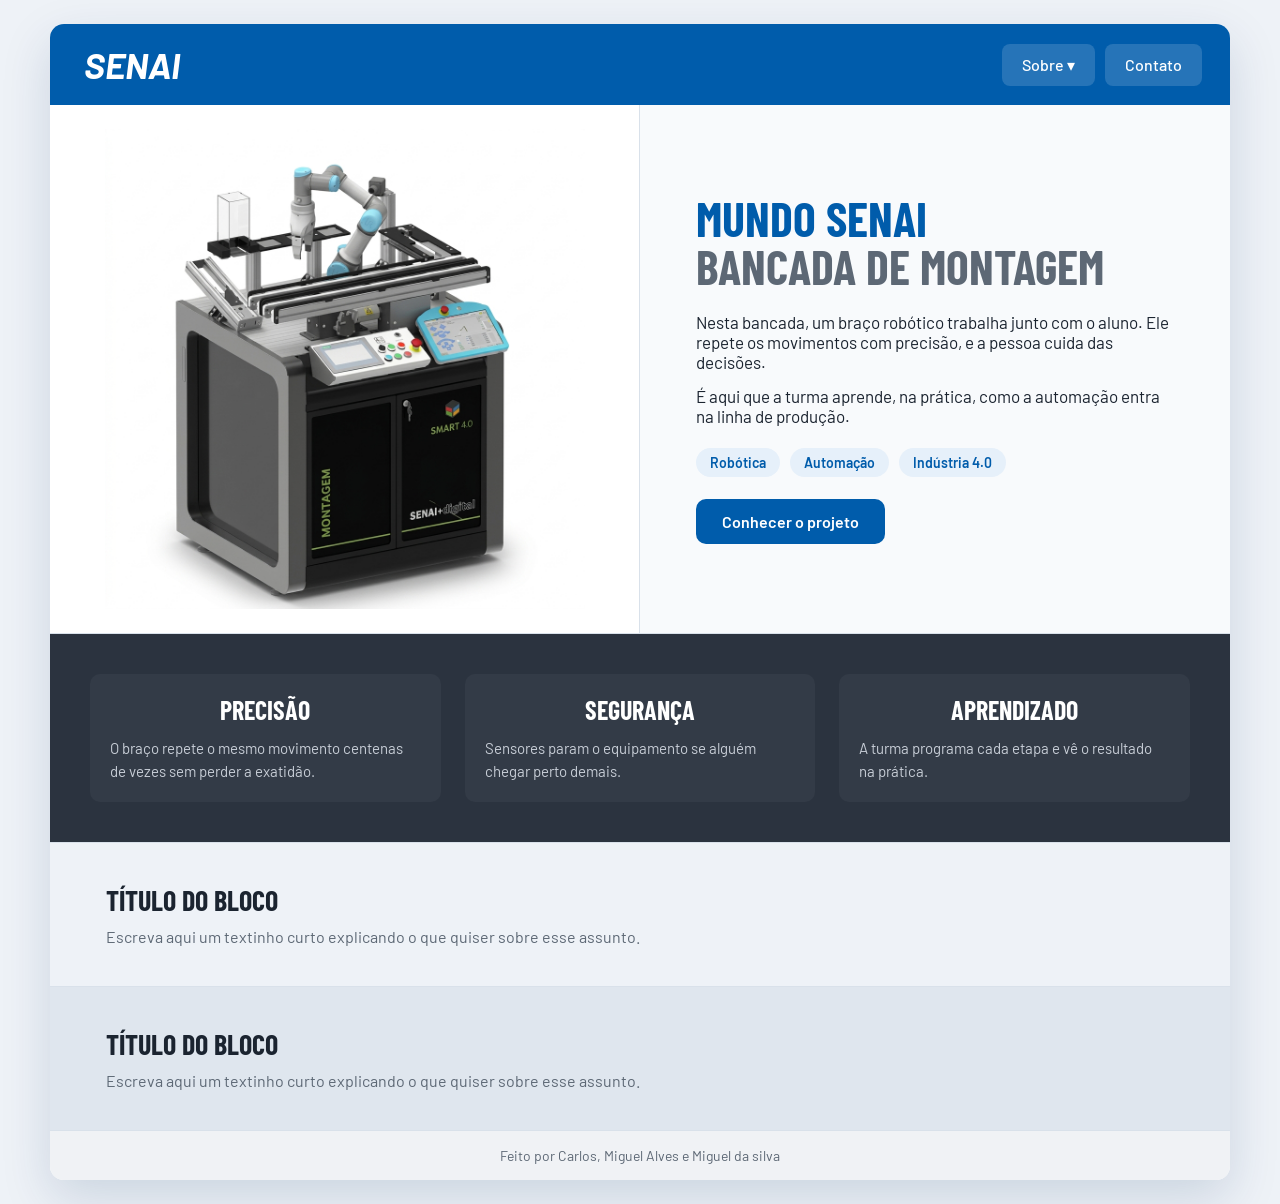
==== index.html @ 6fb866be "segunda versão media query" ====
<!DOCTYPE html>
<html lang="pt-BR">
<head>
  <meta charset="utf-8">
  <meta name="viewport" content="width=device-width, initial-scale=1">
  <title>Mundo SENAI – Bancada de montagem</title>
  <link rel="stylesheet" href="https://fonts.googleapis.com/css2?family=Barlow:wght@400;500;600&family=Barlow+Condensed:wght@700&display=swap">
  <link rel="stylesheet" href="./style.css">
  <script src="./script.js"defer></script>
</head>
<body>
<div class="site">
    <header>
    <button class="logo" onclick="mostrarPagina('bancada')">SENAI</button>
    
    <nav>
      <div class="caixa-menu">
        <button class="botao-menu" onclick="alternarMenu()">Sobre ▾</button>
        <ul class="lista-menu" id="menuSobre">
          <li><button onclick="mostrarPagina('bancada')"><span class="bolinha-icone">B</span> Bancada de montagem</button></li>
          <li><button onclick="mostrarPagina('projeto')"><span class="bolinha-icone">P</span> O projeto</button></li>
        </ul>
      </div>
      <button class="botao-menu" onclick="mostrarPagina('contato')">Contato</button>
    </nav>
  
    <!-- botão hambúrguer: só aparece em telas pequenas -->
    <button class="botao-hamburguer" onclick="alternarMenuMobile()" aria-label="Abrir menu">☰</button>
  </header>
  
  <!-- menu mobile: só aparece em telas pequenas -->
  <ul class="menu-mobile" id="menuMobile">
    <li><button onclick="mostrarPagina('bancada')">Bancada de montagem</button></li>
    <li><button onclick="mostrarPagina('projeto')">O projeto</button></li>
    <li><button onclick="mostrarPagina('contato')">Contato</button></li>
  </ul>

  <main>
    <section class="pagina ativa" id="bancada">
      <div class="coluna-imagem">
        <img src="./bancada_montagem.jpg" alt="bancada">
      </div>
      <div class="coluna-texto">
        <h1><span class="linha-azul">Mundo SENAI</span><span class="linha-cinza">Bancada de montagem</span></h1>
        <p>Nesta bancada, um braço robótico trabalha junto com o aluno. Ele repete os movimentos com precisão, e a pessoa cuida das decisões.</p>
        <p>É aqui que a turma aprende, na prática, como a automação entra na linha de produção.</p>
        <ul class="tags"><li>Robótica</li><li>Automação</li><li>Indústria 4.0</li></ul>
        <button class="botao-acao" onclick="mostrarPagina('projeto')">Conhecer o projeto</button>
      </div>
      <div class="bloco-extra">
        <div class="grade-extra">
          <div class="item-extra">
            <h3>Precisão</h3>
            <p>O braço repete o mesmo movimento centenas de vezes sem perder a exatidão.</p>
          </div>
          <div class="item-extra">
            <h3>Segurança</h3>
            <p>Sensores param o equipamento se alguém chegar perto demais.</p>
          </div>
          <div class="item-extra">
            <h3>Aprendizado</h3>
            <p>A turma programa cada etapa e vê o resultado na prática.</p>
          </div>
        </div>
      </div>

      <div class="bloco-simples">
        <h2>Título do bloco</h2>
        <p>Escreva aqui um textinho curto explicando o que quiser sobre esse assunto.</p>
      </div>
      <div class="bloco-simples bloco2">
        <h2>Título do bloco</h2>
        <p>Escreva aqui um textinho curto explicando o que quiser sobre esse assunto.</p>
      </div>
    </section>

    <section class="pagina" id="projeto">
      <div class="coluna-imagem">
        <img src="./bancada_montagem.jpg" alt="bancada">
      </div>
      <div class="coluna-texto">
        <h1><span class="linha-azul">O projeto</span><span class="linha-cinza">Como funciona</span></h1>
        <p>O braço pega peças e encaixa em sequência. A turma programa a velocidade, o caminho e os pontos de parada.</p>
        <p>O objetivo é simular, com segurança, uma linha de montagem de verdade.</p>
        <ul class="tags"><li>Programação</li><li>Segurança</li></ul>
      </div>

      <div class="bloco-extra">
      <div class="grade-extra2">
      
          <!-- extra1: título -->
          <div class="item-extra extra1">
            <h3>O robô UR3e</h3>
            <p>Um braço robótico colaborativo, feito para trabalhar lado a lado com pessoas, sem precisar de uma gaiola de proteção.</p>
          </div>
        
          <!-- extra2: imagem + como funciona -->
          <div class="item-extra extra2">
            <img src="./ur3e.jpg" alt="Braço robótico UR3e" class="img-extra">
            <h3>Como funciona</h3>
            <p>Ele tem 6 juntas, igual um braço humano, o que permite girar e alcançar peças em quase qualquer ângulo. Sensores de força fazem o robô parar assim que encosta em algo, o que garante segurança pra quem trabalha perto dele.</p>
          </div>
        
          <!-- extra3: aplicação na bancada -->
          <div class="item-extra extra3">
            <h3>Na bancada de montagem</h3>
            <p>Aqui, o UR3e pega peças pequenas e posiciona cada uma no lugar certo, repetindo o movimento com a mesma precisão sempre. A turma programa a rota e os pontos de parada, e acompanha o robô montando a peça em tempo real.</p>
          </div>
        
        </div>
      </div>
    </section>

    <!-- Página 3: Equipe -->
    <section class="pagina" id="equipe">
      <div class="coluna-imagem">

      </div>
      <div class="coluna-texto">
        <h1><span class="linha-azul">Equipe</span><span class="linha-cinza">Quem fez este site</span></h1>
        <ul class="lista-equipe">
          <li><span class="avatar">C</span> Carlos</li>
          <li><span class="avatar">M</span> Miguel Alves</li>
          <li><span class="avatar">M</span> Miguel da Silva</li>
        </ul>
      </div>
    </section>

    <!-- Página 4: Contato -->
    <section class="pagina" id="contato">
      <div class="coluna-texto">
        <h1><span class="linha-azul">Contato</span><span class="linha-cinza">Fale com a gente</span></h1>
        <p>Quer saber mais sobre a bancada? Escreva pra gente.</p>
        <button class="botao-acao" onclick="mostrarPagina('equipe')">Integrantes</button>
      </div>
    </section>

  </main>

  <footer>Feito por Carlos, Miguel Alves e Miguel da silva</footer>
</div>
</body>
</html>
---- style.css ----
/* ===================================================
   CORES E FONTE — mude aqui pra mudar o site inteiro
=================================================== */
:root{
  --azul: #005CAB;
  --azul-escuro: #00417a;
  --azul-clarinho: #e6f0fa;
  --fundo: #eef2f7;
  --texto: #1b2430;
  --cinza: #5d6875;
  --borda: #d9e1ea;
  --fundo-alt: #dfe6ee;
}

/* box-sizing global: padding e borda contam DENTRO da largura do elemento,
   assim não precisa fazer conta pra descobrir o tamanho final de nada */
* { box-sizing: border-box; }

body{
  margin: 0;
  font-family: Barlow, sans-serif;
  background: var(--fundo);
  color: var(--texto);
  display: flex;
  justify-content: center;
  padding: 24px;
}

/* caixa branca principal que contém o site inteiro */
.site{
  max-width: 1180px;
  width: 100%;
  background: white;
  border-radius: 14px;
  overflow: hidden;
  box-shadow: 0 18px 50px rgba(0,50,100,0.15);
}

/* ===================================================
   CABEÇALHO
=================================================== */
header{
  background: var(--azul);
  display: flex;
  align-items: center;
  justify-content: space-between;
  padding: 18px 28px;
}

.logo{
  color: white;
  font: italic 700 36px Barlow, sans-serif;
  background: none;
  border: none;
  cursor: pointer;
}

nav{ display: flex; gap: 10px; }

.botao-menu{
  background: rgba(255,255,255,0.15);
  color: white;
  border: none;
  border-radius: 8px;
  padding: 11px 20px;
  font: 500 16px Barlow, sans-serif;
  cursor: pointer;
  transition: background 0.2s;
}

.botao-menu:hover{ background: rgba(255,255,255,0.3); }

/* ===================================================
   MENU "SOBRE" — abre igual um select
=================================================== */
.caixa-menu{ position: relative; }

.lista-menu{
  position: absolute;
  top: 54px;
  right: 0;
  width: 270px;
  background: white;
  border-radius: 12px;
  box-shadow: 0 20px 45px rgba(0,30,70,0.3);
  list-style: none;
  margin: 0;
  padding: 8px;
  display: none;
}

.lista-menu.aberto{ display: block; }

.lista-menu button{
  width: 100%;
  text-align: left;
  background: none;
  border: none;
  padding: 12px;
  border-radius: 8px;
  font: 500 15px Barlow, sans-serif;
  color: var(--texto);
  cursor: pointer;
  display: flex;
  align-items: center;
  gap: 12px;
}

.lista-menu button:hover{ background: var(--azul-clarinho); }

.bolinha-icone{
  flex: none;
  width: 34px;
  height: 34px;
  border-radius: 8px;
  background: var(--azul-clarinho);
  color: var(--azul);
  display: flex;
  align-items: center;
  justify-content: center;
  font-weight: 700;
}

/* ===================================================
   CONTEÚDO PRINCIPAL (imagem + texto de cada página)
=================================================== */
main{
  display: grid;
  grid-template-columns: 1fr 1fr;
  min-height: 520px;
}

/* só a página "ativa" aparece; as outras ficam escondidas */
.pagina{ display: none; }

/* display: contents faz os FILHOS da seção (imagem, texto, blocos extras)
   entrarem direto no grid do <main>, como se a <section> não existisse.
   É por isso que .bloco-extra consegue esticar a largura toda por baixo. */
.pagina.ativa{ display: contents; }

.coluna-imagem{
  background: white;
  border-right: 1px solid var(--borda);
  display: flex;
  align-items: center;
  justify-content: center;
  padding: 24px;
}

.coluna-imagem img{
  max-width: 100%;
  max-height: 480px;
}

.coluna-texto{
  background: #f8fafc;
  padding: 56px;
  display: flex;
  flex-direction: column;
  justify-content: center;
}

.coluna-texto h1{
  font: 700 48px "Barlow Condensed", sans-serif;
  text-transform: uppercase;
  line-height: 1;
  margin: 0 0 22px;
}

.linha-azul{ color: var(--azul); display: block; }
.linha-cinza{ color: var(--cinza); display: block; }

.coluna-texto p{
  font-size: 17px;
  max-width: 55ch;
  margin: 0 0 14px;
}

/* na página de Contato, o texto ocupa o espaço todo (as 2 colunas) */
#contato .coluna-texto{
  grid-column: 1 / -1;
  align-items: center;
  text-align: center;
}

#contato .coluna-texto p{
  max-width: 60ch;
}

#contato .botao-acao{
  align-self: center;
}

/* ===================================================
   BLOCO EXTRA — fundo escuro, pra colocar em qualquer página
=================================================== */
.bloco-extra{
  grid-column: 1 / -1;   /* ocupa as 2 colunas do grid, de ponta a ponta */
  border-top: 1px solid var(--borda);
  background: #2b333f;
  padding: 40px;
}

/* grid simples de 3 colunas iguais, usado na página Bancada */
.grade-extra{
  display: grid;
  grid-template-columns: repeat(3, 1fr);
  gap: 24px;
}

@media (max-width: 800px){
  .grade-extra{
    grid-template-columns: 1fr;
  }
}

/* grid com áreas nomeadas, usado na página Projeto (título em cima,
   card maior à esquerda embaixo, card menor à direita embaixo) */
.grade-extra2{
  display: grid;
  grid-template-columns: repeat(3, 1fr);
  /* "auto" deixa cada linha crescer conforme o conteúdo -
     assim a imagem dentro do extra2 não fica cortada nem estica demais */
  grid-template-rows: auto minmax(220px, auto);
  grid-template-areas:
   "extra1 extra1 extra1" 
   "extra2 extra2 extra3"
  ;
  gap: 24px;
}

.extra1{ grid-area: extra1; }
.extra2{ grid-area: extra2; }
.extra3{ grid-area: extra3; }

.extra1 p{
  text-align: center;
}

/* aparência de "card" compartilhada por todos os itens extras,
   seja no .grade-extra (3 iguais) ou no .grade-extra2 (com áreas) */
.item-extra{
  background: rgba(255,255,255,0.04);
  border-radius: 10px;
  padding: 20px;
  display: flex;
  flex-direction: column;
}

.item-extra h3{
  color: white;
  font: 700 26px "Barlow Condensed", sans-serif;
  text-transform: uppercase;
  text-align: center;
  margin: 0 0 12px;
}

.item-extra p{
  color: #c7cdd6;
  font-size: 15px;
  line-height: 1.5;
  margin: 0;
}

/* imagem dentro de um card: altura fixa com corte (cover),
   assim ela nunca estica a linha do grid inteira */
.img-extra{
  display: block;
  width: 100%;
  flex: 1;
  min-height: 200px;   /* nunca fica menor que isso */
  object-fit: cover;
  border-radius: 8px;
  margin-bottom: 14px;
}

/* no card sem imagem (extra1 e extra3), centraliza o conteúdo
   verticalmente, pra não ficar tudo "jogado" lá em cima */
.extra1,
.extra3{
  justify-content: center;
}

.extra1 p,
.extra3 p{
  text-align: center;
}

/* ===================================================
   BLOCO SIMPLES — fundo claro (padrão do site), sem grid,
   pra texto livre tipo a página de Contato
=================================================== */
.bloco-simples{
  grid-column: 1 / -1;
  border-top: 1px solid var(--borda);
  background: var(--fundo);
  padding: 40px 56px;
}

.bloco2{
  background-color: var(--fundo-alt);
}

.bloco-simples h2{
  font: 700 28px "Barlow Condensed", sans-serif;
  text-transform: uppercase;
  color: var(--texto);
  margin: 0 0 10px;
}

.bloco-simples p{
  color: var(--cinza);
  font-size: 16px;
  max-width: 70ch;
  margin: 0;
}

/* ===================================================
   TAGS coloridas ("Robótica", "Automação"...)
=================================================== */
.tags{
  display: flex;
  flex-wrap: wrap;
  gap: 10px;
  padding: 0;
  list-style: none;
  margin: 8px 0 0;
}

.tags li{
  background: var(--azul-clarinho);
  color: var(--azul);
  border-radius: 99px;
  padding: 6px 14px;
  font-weight: 600;
  font-size: 14px;
}

/* ===================================================
   BOTÃO DE AÇÃO (azul, tipo "Conhecer o projeto")
=================================================== */
.botao-acao{
  margin-top: 22px;
  background: var(--azul);
  color: white;
  border: none;
  border-radius: 10px;
  padding: 13px 26px;
  font: 600 16px Barlow, sans-serif;
  cursor: pointer;
  align-self: flex-start;
  transition: background 0.2s;
}

.botao-acao:hover{ background: var(--azul-escuro); }

/* ===================================================
   LISTA DA EQUIPE
=================================================== */
.lista-equipe{ list-style: none; padding: 0; max-width: 460px; }

.lista-equipe li{
  background: white;
  border: 1px solid var(--borda);
  border-radius: 12px;
  padding: 16px;
  margin-bottom: 10px;
  font-weight: 600;
  display: flex;
  align-items: center;
  gap: 12px;
}

.avatar{
  width: 40px;
  height: 40px;
  border-radius: 50%;
  background: var(--azul);
  color: white;
  display: flex;
  align-items: center;
  justify-content: center;
  font-weight: 700;
}

/* ===================================================
   RODAPÉ
=================================================== */
footer{
  text-align: center;
  padding: 16px;
  color: var(--cinza);
  background: #f0f2f5;
  border-top: 1px solid var(--borda);
  font-size: 14px;
}

/* ===================================================
   RESPONSIVO: TELAS DE CELULAR (até 800px)
=================================================== */
@media (max-width: 800px){
  main{ grid-template-columns: 1fr; }
  .coluna-imagem{ border-right: none; border-bottom: 1px solid var(--borda); }
  .coluna-texto{ padding: 32px 24px; }
  .coluna-texto h1{ font-size: 38px; }
}

/* ===================================================
   MENU HAMBÚRGUER (mobile) — começa escondido
=================================================== */
.botao-hamburguer{
  display: none;
  background: rgba(255,255,255,0.15);
  color: white;
  border: none;
  border-radius: 8px;
  padding: 8px 14px;
  font-size: 20px;
  cursor: pointer;
}

.menu-mobile{
  display: none;
  list-style: none;
  margin: 0;
  padding: 8px;
  background: var(--azul-escuro);
}

.menu-mobile button{
  width: 100%;
  text-align: left;
  background: none;
  border: none;
  color: white;
  padding: 12px;
  font: 500 16px Barlow, sans-serif;
  cursor: pointer;
}

.menu-mobile button:hover{
  background: rgba(255,255,255,0.15);
}

.menu-mobile.aberto{
  display: block;
}

/* telas menores que 450px: "Sobre" e "Contato" viram hambúrguer */
@media (max-width: 450px){
  nav{
    display: none;
  }

  .botao-hamburguer{
    display: block;
  }
}
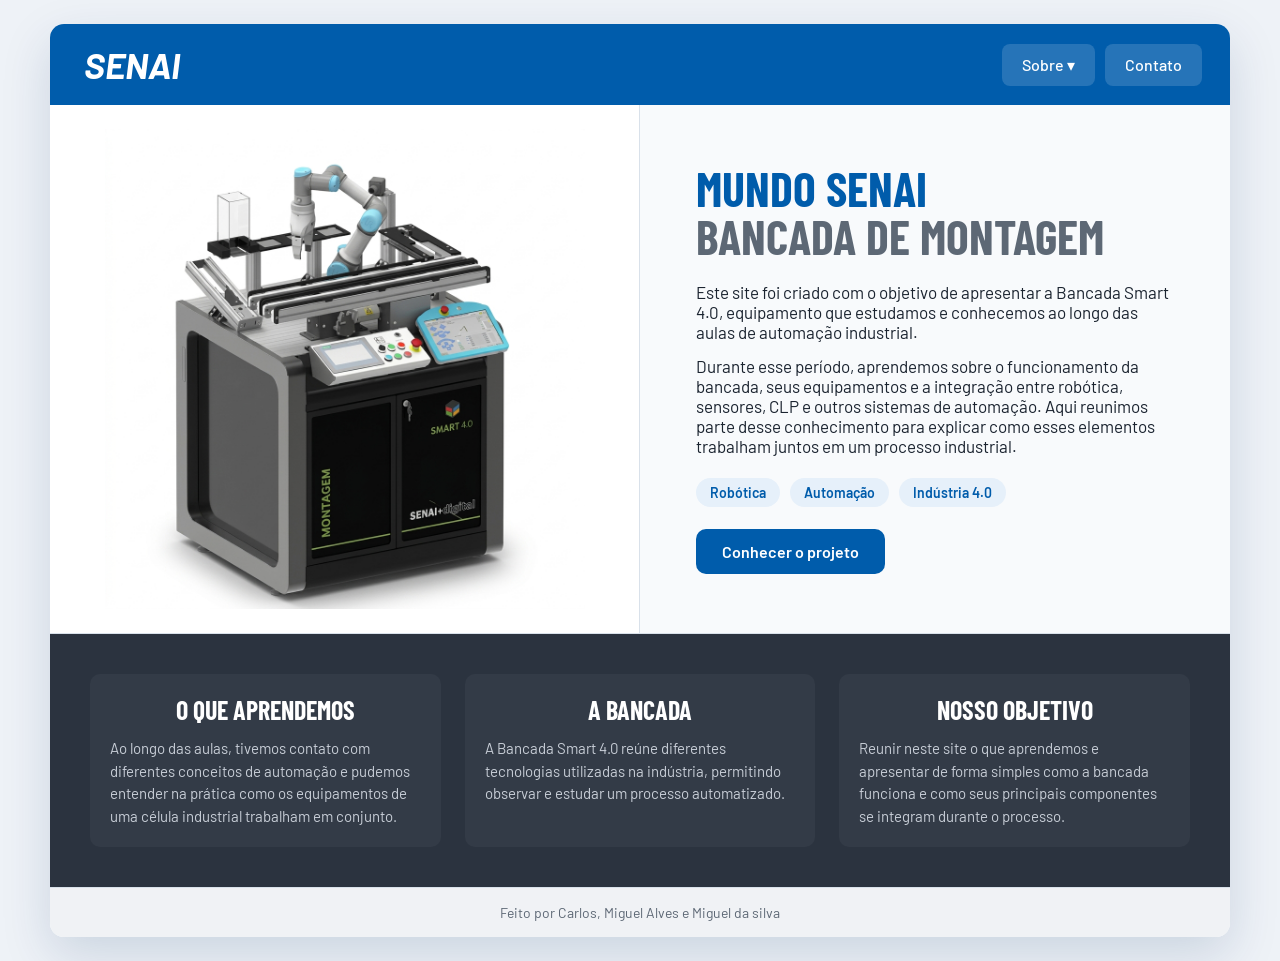
==== commit 735e10e2: "terceira versão conteudo a mais" ====
--- a/index.html
+++ b/index.html
@@ -19,6 +19,7 @@
         <ul class="lista-menu" id="menuSobre">
           <li><button onclick="mostrarPagina('bancada')"><span class="bolinha-icone">B</span> Bancada de montagem</button></li>
           <li><button onclick="mostrarPagina('projeto')"><span class="bolinha-icone">P</span> O projeto</button></li>
+          <li><button onclick="mostrarPagina('tecnologia')"><span class="bolinha-icone">T</span> Tecnologia</button></li>
         </ul>
       </div>
       <button class="botao-menu" onclick="mostrarPagina('contato')">Contato</button>
@@ -32,51 +33,83 @@
   <ul class="menu-mobile" id="menuMobile">
     <li><button onclick="mostrarPagina('bancada')">Bancada de montagem</button></li>
     <li><button onclick="mostrarPagina('projeto')">O projeto</button></li>
+    <li><button onclick="mostrarPagina('tecnologia')">Tecnologia</button></li>
     <li><button onclick="mostrarPagina('contato')">Contato</button></li>
+
   </ul>
 
   <main>
     <section class="pagina ativa" id="bancada">
       <div class="coluna-imagem">
-        <img src="./bancada_montagem.jpg" alt="bancada">
-      </div>
-      <div class="coluna-texto">
-        <h1><span class="linha-azul">Mundo SENAI</span><span class="linha-cinza">Bancada de montagem</span></h1>
-        <p>Nesta bancada, um braço robótico trabalha junto com o aluno. Ele repete os movimentos com precisão, e a pessoa cuida das decisões.</p>
-        <p>É aqui que a turma aprende, na prática, como a automação entra na linha de produção.</p>
-        <ul class="tags"><li>Robótica</li><li>Automação</li><li>Indústria 4.0</li></ul>
-        <button class="botao-acao" onclick="mostrarPagina('projeto')">Conhecer o projeto</button>
-      </div>
+        <img src="./img/bancada_montagem.jpg" alt="Bancada de montagem">
+      </div>
+    
+      <div class="coluna-texto">
+        <h1>
+          <span class="linha-azul">Mundo SENAI</span>
+          <span class="linha-cinza">Bancada de montagem</span>
+        </h1>
+      
+        <p>
+          Este site foi criado com o objetivo de apresentar a Bancada Smart 4.0,
+          equipamento que estudamos e conhecemos ao longo das aulas de automação
+          industrial.
+        </p>
+      
+        <p>
+          Durante esse período, aprendemos sobre o funcionamento da bancada, seus
+          equipamentos e a integração entre robótica, sensores, CLP e outros
+          sistemas de automação. Aqui reunimos parte desse conhecimento para
+          explicar como esses elementos trabalham juntos em um processo industrial.
+        </p>
+      
+        <ul class="tags">
+          <li>Robótica</li>
+          <li>Automação</li>
+          <li>Indústria 4.0</li>
+        </ul>
+      
+        <button class="botao-acao" onclick="mostrarPagina('projeto')">
+          Conhecer o projeto
+        </button>
+      </div>
+    
       <div class="bloco-extra">
         <div class="grade-extra">
-          <div class="item-extra">
-            <h3>Precisão</h3>
-            <p>O braço repete o mesmo movimento centenas de vezes sem perder a exatidão.</p>
-          </div>
-          <div class="item-extra">
-            <h3>Segurança</h3>
-            <p>Sensores param o equipamento se alguém chegar perto demais.</p>
-          </div>
-          <div class="item-extra">
-            <h3>Aprendizado</h3>
-            <p>A turma programa cada etapa e vê o resultado na prática.</p>
-          </div>
-        </div>
-      </div>
-
-      <div class="bloco-simples">
-        <h2>Título do bloco</h2>
-        <p>Escreva aqui um textinho curto explicando o que quiser sobre esse assunto.</p>
-      </div>
-      <div class="bloco-simples bloco2">
-        <h2>Título do bloco</h2>
-        <p>Escreva aqui um textinho curto explicando o que quiser sobre esse assunto.</p>
+        
+          <div class="item-extra">
+            <h3>O que aprendemos</h3>
+            <p>
+              Ao longo das aulas, tivemos contato com diferentes conceitos de
+              automação e pudemos entender na prática como os equipamentos de uma
+              célula industrial trabalham em conjunto.
+            </p>
+          </div>
+        
+          <div class="item-extra">
+            <h3>A bancada</h3>
+            <p>
+              A Bancada Smart 4.0 reúne diferentes tecnologias utilizadas na
+              indústria, permitindo observar e estudar um processo automatizado.
+            </p>
+          </div>
+        
+          <div class="item-extra">
+            <h3>Nosso objetivo</h3>
+            <p>
+              Reunir neste site o que aprendemos e apresentar de forma simples
+              como a bancada funciona e como seus principais componentes se
+              integram durante o processo.
+            </p>
+          </div>
+        
+        </div>
       </div>
     </section>
 
     <section class="pagina" id="projeto">
       <div class="coluna-imagem">
-        <img src="./bancada_montagem.jpg" alt="bancada">
+        <img src="./img/bancada_montagem.jpg" alt="bancada">
       </div>
       <div class="coluna-texto">
         <h1><span class="linha-azul">O projeto</span><span class="linha-cinza">Como funciona</span></h1>
@@ -86,35 +119,77 @@
       </div>
 
       <div class="bloco-extra">
-      <div class="grade-extra2">
-      
-          <!-- extra1: título -->
-          <div class="item-extra extra1">
-            <h3>O robô UR3e</h3>
-            <p>Um braço robótico colaborativo, feito para trabalhar lado a lado com pessoas, sem precisar de uma gaiola de proteção.</p>
-          </div>
-        
-          <!-- extra2: imagem + como funciona -->
-          <div class="item-extra extra2">
-            <img src="./ur3e.jpg" alt="Braço robótico UR3e" class="img-extra">
-            <h3>Como funciona</h3>
-            <p>Ele tem 6 juntas, igual um braço humano, o que permite girar e alcançar peças em quase qualquer ângulo. Sensores de força fazem o robô parar assim que encosta em algo, o que garante segurança pra quem trabalha perto dele.</p>
-          </div>
-        
-          <!-- extra3: aplicação na bancada -->
-          <div class="item-extra extra3">
-            <h3>Na bancada de montagem</h3>
-            <p>Aqui, o UR3e pega peças pequenas e posiciona cada uma no lugar certo, repetindo o movimento com a mesma precisão sempre. A turma programa a rota e os pontos de parada, e acompanha o robô montando a peça em tempo real.</p>
-          </div>
-        
-        </div>
+        <div class="grade-extra2">
+      
+        <!-- VISÃO GERAL -->
+        <div class="item-extra extra1">
+          <h3>UR3e na Bancada Smart 4.0</h3>
+          <p>
+            Na Bancada Smart 4.0, o UR3e atua como o manipulador robótico da célula.
+            Ele trabalha integrado aos sensores, CLP, atuadores e outros equipamentos,
+            formando um sistema de automação industrial. Dessa forma, o robô recebe
+            informações do sistema e executa as ações programadas.
+          </p>
+        </div>
+      
+        <!-- FUNÇÃO -->
+        <div class="item-extra extra2">
+          <img src="./img/ur3e.jpg" alt="Braço robótico UR3e" class="img-extra">
+          <h3>Função do UR3e</h3>
+          <p>
+            O robô é utilizado principalmente para movimentar e montar componentes.
+            Ele pode pegar peças, transportá-las e posicioná-las em locais específicos,
+            realizando tarefas que exigem precisão e repetibilidade.
+          </p>
+        </div>
+      
+        <!-- COMUNICAÇÃO -->
+        <div class="item-extra extra3">
+          <h3>Integração com o sistema</h3>
+          <p>
+            O UR3e não trabalha sozinho. Sensores identificam as condições do processo
+            e o sistema de controle envia as informações necessárias para que o robô
+            execute cada etapa no momento correto.
+          </p>
+        </div>
+      
+        <!-- INÍCIO DO PROCESSO -->
+        <div class="item-extra extra4">
+          <h3>Início do processo</h3>
+          <p>
+            O ciclo começa quando os sensores identificam que uma peça está disponível
+            ou que uma nova etapa pode ser iniciada. A partir disso, o sistema libera
+            o robô para executar a sequência programada.
+          </p>
+        </div>
+      
+        <!-- MOVIMENTAÇÃO -->
+        <div class="item-extra extra5">
+          <h3>Movimentação</h3>
+          <p>
+            O UR3e utiliza seus seis eixos para alcançar diferentes posições. Ele se
+            movimenta até o ponto de coleta, aciona a ferramenta instalada em sua
+            extremidade e pega o componente.
+          </p>
+        </div>
+      
+        <!-- MONTAGEM -->
+        <div class="item-extra extra6">
+          <h3>Montagem e repetição</h3>
+          <p>
+            Depois de pegar a peça, o robô a transporta até o local determinado e
+            realiza a operação de montagem. Ao terminar, libera o componente e pode
+            retornar à posição inicial ou iniciar uma nova etapa.
+          </p>
+        </div>
+    </div>
       </div>
     </section>
 
     <!-- Página 3: Equipe -->
     <section class="pagina" id="equipe">
       <div class="coluna-imagem">
-
+        <img src="./img/grupo.png" alt="">
       </div>
       <div class="coluna-texto">
         <h1><span class="linha-azul">Equipe</span><span class="linha-cinza">Quem fez este site</span></h1>
@@ -135,9 +210,66 @@
       </div>
     </section>
 
+    <!-- Página: Tecnologia da bancada -->
+    <section class="pagina" id="tecnologia">
+      <div class="hero-imagem">
+        <img src="./img/smart4_0.png" alt="Bancada SMART 4.0">
+      </div>
+      <div class="coluna-texto">
+        <h1><span class="linha-azul">Tecnologia</span><span class="linha-cinza">Por trás da SMART 4.0</span></h1>
+        <p>Desenvolvida pela Exxer, a bancada é referência em Indústria 4.0 nos institutos SENAI. Ela coloca humanos e robôs colaborativos dividindo o mesmo espaço de forma segura, aplicando o conceito de Operador 4.0.</p>
+        <p>É compatível com robôs de marcas líderes: UR3 e UR5 (Universal Robots), a linha TM da Omron, com visão computacional nativa, e os modelos CR3 e CR5 da Dobot, com bom custo-benefício e IA integrada.</p>
+        <ul class="tags"><li>UR3 / UR5</li><li>Omron TM</li><li>Dobot CR</li></ul>
+      </div>
+    
+      <div class="bloco-extra">
+        <div class="grade-extra">
+          <div class="item-extra">
+            <h3>Segurança (NR-12)</h3>
+            <p>A bancada troca as grades físicas por barreiras tecnológicas: sensores de força, scanners de área, botões de emergência redundantes e limitadores de torque. Baseada na Nota Técnica nº 31 e nas normas ISO 10218 e ISO/TS 15066, ela faz o robô desacelerar ou parar assim que detecta o aluno por perto.</p>
+          </div>
+          <div class="item-extra">
+            <h3>Cibersegurança</h3>
+            <p>O OPC UA usa certificados digitais X.509 para autenticar conexões, e o MQTT roda sobre TLS/SSL (MQTTS), com login e permissões restritas de publicação. Um firewall industrial ainda isola robôs e sensores numa rede própria, obrigando qualquer acesso externo a passar pelo gateway Edge do Node-RED.</p>
+          </div>
+          <div class="item-extra">
+            <h3>Gêmeo digital</h3>
+            <p>Antes de mover o robô de verdade, o aluno testa e valida a rotina numa simulação virtual. Essa prática, chamada Digital Twin, evita erros, colisões e desgaste desnecessário do equipamento real.</p>
+          </div>
+        </div>
+      </div>
+    
+      <div class="bloco-simples">
+        <h2>Como os dados se comunicam</h2>
+        <p>Três protocolos conectam a bancada, do sensor até a nuvem, cada um com um papel diferente:</p>
+      </div>
+    
+      <div class="bloco-extra2">
+        <div class="grade-extra">
+          <div class="item-extra2">
+            <h3>IO-Link</h3>
+            <p>Liga sensores, garras e atuadores ao controlador. É rápido (2 a 20 milissegundos) e avisa sobre problemas antes que aconteçam, como uma lente suja ou superaquecimento. Limitação: o cabo não pode passar de 20 metros.</p>
+          </div>
+          <div class="item-extra2">
+            <h3>OPC UA</h3>
+            <p>Faz a ponte entre os CLPs (como o Siemens S7-1500) e sistemas como o Node-RED, trocando dados detalhados em boa velocidade. Em troca, exige uma configuração inicial mais complexa.</p>
+          </div>
+          <div class="item-extra2">
+            <h3>MQTT</h3>
+            <p>Envia dados até dashboards na nuvem, em milissegundos e consumindo pouca internet. Não serve para controlar o robô em tempo real, mas é perfeito para monitoramento remoto.</p>
+          </div>
+        </div>
+      </div>
+    
+      <div class="bloco-simples">
+        <h2>Customização em massa e rastreabilidade</h2>
+        <p>Em vez de produzir só peças idênticas, a bancada ensina o conceito de Customização em Massa: no projeto Smart Block, o aluno faz um pedido personalizado numa loja virtual, e o sistema MES ajusta a rotina do robô automaticamente para aquele pedido. Cada peça carrega sua própria "receita" de fabricação numa etiqueta RFID, lida pelas antenas em cada estação para guiar o processo de montagem. Em versões mais avançadas, a bancada ainda combina visão computacional 3D para correções milimétricas e pode interagir com robôs móveis autônomos, os chamados MoMas.</p>
+      </div>
+    </section>
+
   </main>
 
   <footer>Feito por Carlos, Miguel Alves e Miguel da silva</footer>
 </div>
 </body>
-</html>
+</html>
--- a/style.css
+++ b/style.css
@@ -200,6 +200,12 @@
   background: #2b333f;
   padding: 40px;
 }
+.bloco-extra2{
+  grid-column: 1 / -1;   /* ocupa as 2 colunas do grid, de ponta a ponta */
+  border-top: 1px solid var(--borda);
+  background: var(--fundo-alt);
+  padding: 40px;
+}
 
 /* grid simples de 3 colunas iguais, usado na página Bancada */
 .grade-extra{
@@ -225,6 +231,7 @@
   grid-template-areas:
    "extra1 extra1 extra1" 
    "extra2 extra2 extra3"
+   "extra4 extra5 extra6"
   ;
   gap: 24px;
 }
@@ -232,6 +239,9 @@
 .extra1{ grid-area: extra1; }
 .extra2{ grid-area: extra2; }
 .extra3{ grid-area: extra3; }
+.extra4{ grid-area: extra4; }
+.extra5{ grid-area: extra5; }
+.extra6{ grid-area: extra6; }
 
 .extra1 p{
   text-align: center;
@@ -262,6 +272,29 @@
   margin: 0;
 }
 
+.item-extra2{
+  background: var(--fundo);
+  border-radius: 10px;
+  padding: 20px;
+  display: flex;
+  flex-direction: column;
+}
+
+.item-extra2 h3{
+  color: var(--azul);
+  font: 700 26px "Barlow Condensed", sans-serif;
+  text-transform: uppercase;
+  text-align: center;
+  margin: 0 0 12px;
+}
+
+.item-extra2 p{
+  color: var(--azul-escuro);
+  font-size: 15px;
+  line-height: 1.5;
+  margin: 0;
+}
+
 /* imagem dentro de um card: altura fixa com corte (cover),
    assim ela nunca estica a linha do grid inteira */
 .img-extra{
@@ -286,6 +319,26 @@
   text-align: center;
 }
 
+@media (max-width: 800px){
+  .grade-extra{
+    grid-template-columns: 1fr;
+  }
+
+  /* empilha o grid de áreas também, um card embaixo do outro */
+  .grade-extra2{
+    grid-template-columns: 1fr;
+    grid-template-rows: auto;
+    grid-template-areas:
+      "extra1"
+      "extra2"
+      "extra3"
+      "extra4"
+      "extra5"
+      "extra6"
+    ;
+  }
+}
+
 /* ===================================================
    BLOCO SIMPLES — fundo claro (padrão do site), sem grid,
    pra texto livre tipo a página de Contato
@@ -313,6 +366,37 @@
   font-size: 16px;
   max-width: 70ch;
   margin: 0;
+}
+
+/* ===================================================
+   HERO — imagem em banner, ocupando a largura toda
+=================================================== */
+.hero-imagem{
+  grid-column: 1 / -1;
+  width: 100%;
+  overflow: hidden;
+}
+
+.hero-imagem img{
+  width: 100%;
+  height: auto;
+  display: block;
+}
+
+/* quando a página usa hero, o texto também ocupa a largura toda,
+   ficando abaixo do banner em vez de do lado */
+.hero-texto{
+  grid-column: 1 / -1;
+}
+
+/* Página Tecnologia: conteúdo em largura total */
+main:has(#tecnologia.ativa){
+  display: block;
+}
+
+#tecnologia .coluna-texto{
+  width: 100%;
+  padding: 56px;
 }
 
 /* ===================================================
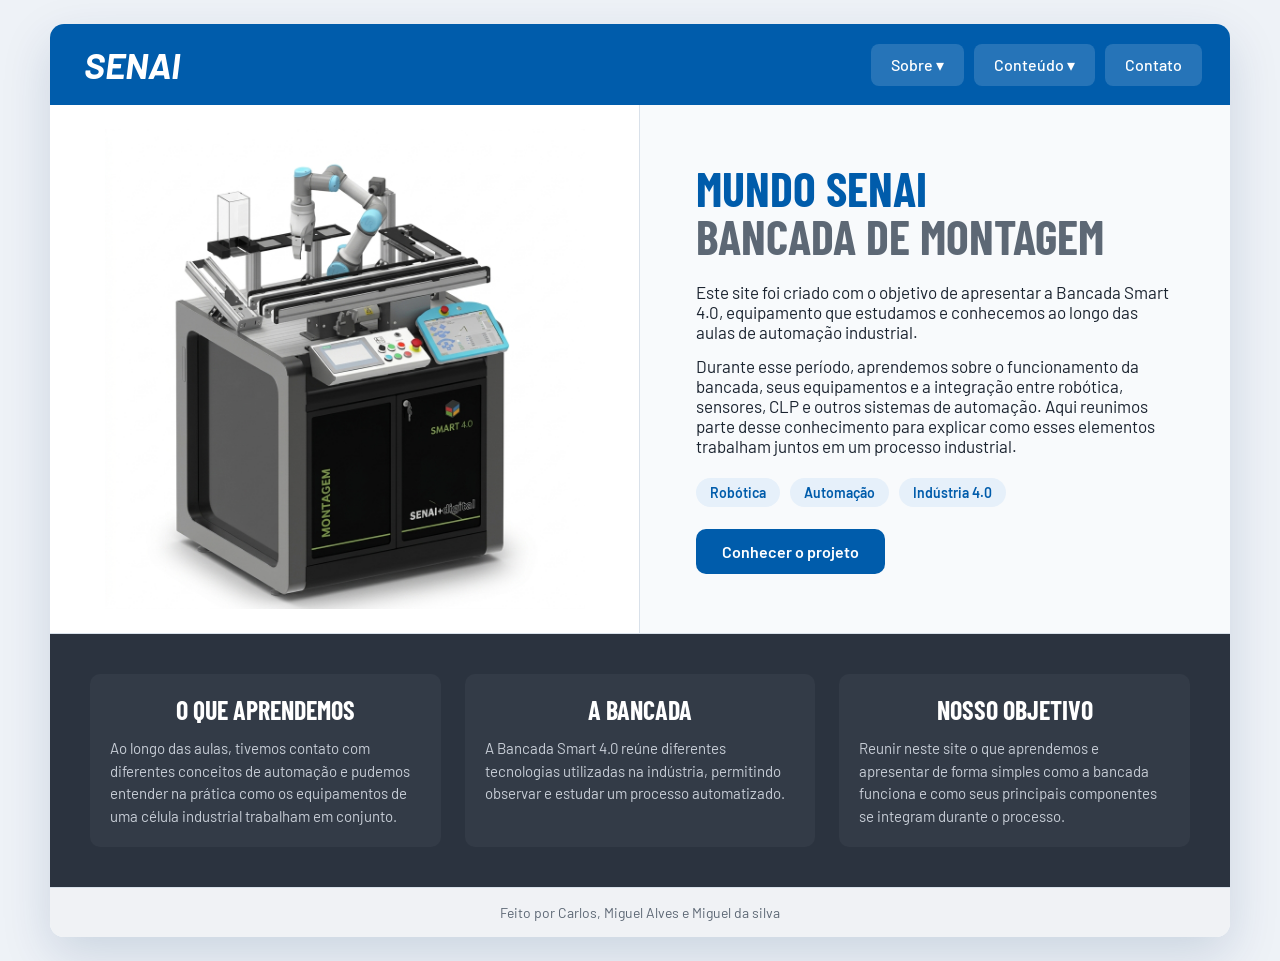
==== commit 638bd58b: "quarta versão" ====
--- a/index.html
+++ b/index.html
@@ -1,275 +1,565 @@
 <!DOCTYPE html>
 <html lang="pt-BR">
+
 <head>
   <meta charset="utf-8">
   <meta name="viewport" content="width=device-width, initial-scale=1">
   <title>Mundo SENAI – Bancada de montagem</title>
-  <link rel="stylesheet" href="https://fonts.googleapis.com/css2?family=Barlow:wght@400;500;600&family=Barlow+Condensed:wght@700&display=swap">
+  <link rel="stylesheet"
+    href="https://fonts.googleapis.com/css2?family=Barlow:wght@400;500;600&family=Barlow+Condensed:wght@700&display=swap">
   <link rel="stylesheet" href="./style.css">
-  <script src="./script.js"defer></script>
+  <script src="./script.js" defer></script>
 </head>
+
 <body>
-<div class="site">
+  <div class="site">
     <header>
-    <button class="logo" onclick="mostrarPagina('bancada')">SENAI</button>
-    
-    <nav>
-      <div class="caixa-menu">
-        <button class="botao-menu" onclick="alternarMenu()">Sobre ▾</button>
-        <ul class="lista-menu" id="menuSobre">
-          <li><button onclick="mostrarPagina('bancada')"><span class="bolinha-icone">B</span> Bancada de montagem</button></li>
-          <li><button onclick="mostrarPagina('projeto')"><span class="bolinha-icone">P</span> O projeto</button></li>
-          <li><button onclick="mostrarPagina('tecnologia')"><span class="bolinha-icone">T</span> Tecnologia</button></li>
-        </ul>
-      </div>
-      <button class="botao-menu" onclick="mostrarPagina('contato')">Contato</button>
-    </nav>
-  
-    <!-- botão hambúrguer: só aparece em telas pequenas -->
-    <button class="botao-hamburguer" onclick="alternarMenuMobile()" aria-label="Abrir menu">☰</button>
-  </header>
-  
-  <!-- menu mobile: só aparece em telas pequenas -->
-  <ul class="menu-mobile" id="menuMobile">
-    <li><button onclick="mostrarPagina('bancada')">Bancada de montagem</button></li>
-    <li><button onclick="mostrarPagina('projeto')">O projeto</button></li>
-    <li><button onclick="mostrarPagina('tecnologia')">Tecnologia</button></li>
-    <li><button onclick="mostrarPagina('contato')">Contato</button></li>
-
-  </ul>
-
-  <main>
-    <section class="pagina ativa" id="bancada">
-      <div class="coluna-imagem">
-        <img src="./img/bancada_montagem.jpg" alt="Bancada de montagem">
-      </div>
-    
-      <div class="coluna-texto">
-        <h1>
-          <span class="linha-azul">Mundo SENAI</span>
-          <span class="linha-cinza">Bancada de montagem</span>
-        </h1>
-      
-        <p>
-          Este site foi criado com o objetivo de apresentar a Bancada Smart 4.0,
-          equipamento que estudamos e conhecemos ao longo das aulas de automação
-          industrial.
-        </p>
-      
-        <p>
-          Durante esse período, aprendemos sobre o funcionamento da bancada, seus
-          equipamentos e a integração entre robótica, sensores, CLP e outros
-          sistemas de automação. Aqui reunimos parte desse conhecimento para
-          explicar como esses elementos trabalham juntos em um processo industrial.
-        </p>
-      
-        <ul class="tags">
-          <li>Robótica</li>
-          <li>Automação</li>
-          <li>Indústria 4.0</li>
-        </ul>
-      
-        <button class="botao-acao" onclick="mostrarPagina('projeto')">
-          Conhecer o projeto
-        </button>
-      </div>
-    
-      <div class="bloco-extra">
-        <div class="grade-extra">
-        
-          <div class="item-extra">
-            <h3>O que aprendemos</h3>
-            <p>
-              Ao longo das aulas, tivemos contato com diferentes conceitos de
-              automação e pudemos entender na prática como os equipamentos de uma
-              célula industrial trabalham em conjunto.
-            </p>
-          </div>
-        
-          <div class="item-extra">
-            <h3>A bancada</h3>
-            <p>
-              A Bancada Smart 4.0 reúne diferentes tecnologias utilizadas na
-              indústria, permitindo observar e estudar um processo automatizado.
-            </p>
-          </div>
-        
-          <div class="item-extra">
-            <h3>Nosso objetivo</h3>
-            <p>
-              Reunir neste site o que aprendemos e apresentar de forma simples
-              como a bancada funciona e como seus principais componentes se
-              integram durante o processo.
-            </p>
-          </div>
-        
-        </div>
-      </div>
-    </section>
-
-    <section class="pagina" id="projeto">
-      <div class="coluna-imagem">
-        <img src="./img/bancada_montagem.jpg" alt="bancada">
-      </div>
-      <div class="coluna-texto">
-        <h1><span class="linha-azul">O projeto</span><span class="linha-cinza">Como funciona</span></h1>
-        <p>O braço pega peças e encaixa em sequência. A turma programa a velocidade, o caminho e os pontos de parada.</p>
-        <p>O objetivo é simular, com segurança, uma linha de montagem de verdade.</p>
-        <ul class="tags"><li>Programação</li><li>Segurança</li></ul>
-      </div>
-
-      <div class="bloco-extra">
-        <div class="grade-extra2">
-      
-        <!-- VISÃO GERAL -->
-        <div class="item-extra extra1">
-          <h3>UR3e na Bancada Smart 4.0</h3>
+      <button class="logo" onclick="mostrarPagina('bancada')">SENAI</button>
+
+      <nav>
+        <div class="caixa-menu">
+          <button class="botao-menu" onclick="alternarMenu()">Sobre ▾</button>
+          <ul class="lista-menu" id="menuSobre">
+            <li><button onclick="mostrarPagina('bancada')"><span class="bolinha-icone">B</span> Bancada de
+                montagem</button></li>
+            <li><button onclick="mostrarPagina('projeto')"><span class="bolinha-icone">P</span> O projeto</button></li>
+            <li><button onclick="mostrarPagina('tecnologia')"><span class="bolinha-icone">T</span> Tecnologia</button>
+            </li>
+          </ul>
+        </div>
+        <div class="caixa-menu">
+          <button class="botao-menu" onclick="alternarMenuConteudo()">Conteúdo ▾</button>
+          <ul class="lista-menu" id="menuConteudo">
+            <li><button onclick="mostrarPagina('redes')"><span class="bolinha-icone">R</span> Redes Industriais</button>
+            </li>
+            <li><button onclick="mostrarPagina('piramide')"><span class="bolinha-icone">A</span> Pirâmide de
+                Automação</button></li>
+            <li><button onclick="mostrarPagina('robotica')"><span class="bolinha-icone">Ro</span> Robótica
+                Industrial</button></li>
+            <li><button onclick="mostrarPagina('clp')"><span class="bolinha-icone">C</span> CLP & Supervisório</button>
+            </li>
+            <li><button onclick="mostrarPagina('metodologias')"><span class="bolinha-icone">M</span>
+                Metodologias</button></li>
+          </ul>
+        </div>
+        <button class="botao-menu" onclick="mostrarPagina('contato')">Contato</button>
+      </nav>
+
+      <!-- botão hambúrguer: só aparece em telas pequenas -->
+      <button class="botao-hamburguer" onclick="alternarMenuMobile()" aria-label="Abrir menu">☰</button>
+    </header>
+
+    <!-- menu mobile: só aparece em telas pequenas -->
+    <ul class="menu-mobile" id="menuMobile">
+      <li><button onclick="mostrarPagina('bancada')">Bancada de montagem</button></li>
+      <li><button onclick="mostrarPagina('projeto')">O projeto</button></li>
+      <li><button onclick="mostrarPagina('tecnologia')">Tecnologia</button></li>
+      <li class="menu-mobile-separador">Conteúdo</li>
+      <li><button onclick="mostrarPagina('redes')">Redes Industriais</button></li>
+      <li><button onclick="mostrarPagina('piramide')">Pirâmide de Automação</button></li>
+      <li><button onclick="mostrarPagina('robotica')">Robótica Industrial</button></li>
+      <li><button onclick="mostrarPagina('clp')">CLP & Supervisório</button></li>
+      <li><button onclick="mostrarPagina('metodologias')">Metodologias</button></li>
+      <li><button onclick="mostrarPagina('contato')">Contato</button></li>
+    </ul>
+
+    <main>
+      <section class="pagina ativa" id="bancada">
+        <div class="coluna-imagem">
+          <img src="./img/bancada_montagem.jpg" alt="Bancada de montagem">
+        </div>
+
+        <div class="coluna-texto">
+          <h1>
+            <span class="linha-azul">Mundo SENAI</span>
+            <span class="linha-cinza">Bancada de montagem</span>
+          </h1>
+
           <p>
-            Na Bancada Smart 4.0, o UR3e atua como o manipulador robótico da célula.
-            Ele trabalha integrado aos sensores, CLP, atuadores e outros equipamentos,
-            formando um sistema de automação industrial. Dessa forma, o robô recebe
-            informações do sistema e executa as ações programadas.
+            Este site foi criado com o objetivo de apresentar a Bancada Smart 4.0,
+            equipamento que estudamos e conhecemos ao longo das aulas de automação
+            industrial.
           </p>
-        </div>
-      
-        <!-- FUNÇÃO -->
-        <div class="item-extra extra2">
-          <img src="./img/ur3e.jpg" alt="Braço robótico UR3e" class="img-extra">
-          <h3>Função do UR3e</h3>
+
           <p>
-            O robô é utilizado principalmente para movimentar e montar componentes.
-            Ele pode pegar peças, transportá-las e posicioná-las em locais específicos,
-            realizando tarefas que exigem precisão e repetibilidade.
+            Durante esse período, aprendemos sobre o funcionamento da bancada, seus
+            equipamentos e a integração entre robótica, sensores, CLP e outros
+            sistemas de automação. Aqui reunimos parte desse conhecimento para
+            explicar como esses elementos trabalham juntos em um processo industrial.
           </p>
-        </div>
-      
-        <!-- COMUNICAÇÃO -->
-        <div class="item-extra extra3">
-          <h3>Integração com o sistema</h3>
-          <p>
-            O UR3e não trabalha sozinho. Sensores identificam as condições do processo
-            e o sistema de controle envia as informações necessárias para que o robô
-            execute cada etapa no momento correto.
+
+          <ul class="tags">
+            <li>Robótica</li>
+            <li>Automação</li>
+            <li>Indústria 4.0</li>
+          </ul>
+
+          <button class="botao-acao" onclick="mostrarPagina('projeto')">
+            Conhecer o projeto
+          </button>
+        </div>
+
+        <div class="bloco-extra">
+          <div class="grade-extra">
+
+            <div class="item-extra">
+              <h3>O que aprendemos</h3>
+              <p>
+                Ao longo das aulas, tivemos contato com diferentes conceitos de
+                automação e pudemos entender na prática como os equipamentos de uma
+                célula industrial trabalham em conjunto.
+              </p>
+            </div>
+
+            <div class="item-extra">
+              <h3>A bancada</h3>
+              <p>
+                A Bancada Smart 4.0 reúne diferentes tecnologias utilizadas na
+                indústria, permitindo observar e estudar um processo automatizado.
+              </p>
+            </div>
+
+            <div class="item-extra">
+              <h3>Nosso objetivo</h3>
+              <p>
+                Reunir neste site o que aprendemos e apresentar de forma simples
+                como a bancada funciona e como seus principais componentes se
+                integram durante o processo.
+              </p>
+            </div>
+
+          </div>
+        </div>
+      </section>
+
+      <section class="pagina" id="projeto">
+        <div class="coluna-imagem">
+          <img src="./img/bancada_montagem.jpg" alt="bancada">
+        </div>
+        <div class="coluna-texto">
+          <h1><span class="linha-azul">O projeto</span><span class="linha-cinza">Como funciona</span></h1>
+          <p>O braço pega peças e encaixa em sequência. A turma programa a velocidade, o caminho e os pontos de parada.
           </p>
-        </div>
-      
-        <!-- INÍCIO DO PROCESSO -->
-        <div class="item-extra extra4">
-          <h3>Início do processo</h3>
-          <p>
-            O ciclo começa quando os sensores identificam que uma peça está disponível
-            ou que uma nova etapa pode ser iniciada. A partir disso, o sistema libera
-            o robô para executar a sequência programada.
-          </p>
-        </div>
-      
-        <!-- MOVIMENTAÇÃO -->
-        <div class="item-extra extra5">
-          <h3>Movimentação</h3>
-          <p>
-            O UR3e utiliza seus seis eixos para alcançar diferentes posições. Ele se
-            movimenta até o ponto de coleta, aciona a ferramenta instalada em sua
-            extremidade e pega o componente.
-          </p>
-        </div>
-      
-        <!-- MONTAGEM -->
-        <div class="item-extra extra6">
-          <h3>Montagem e repetição</h3>
-          <p>
-            Depois de pegar a peça, o robô a transporta até o local determinado e
-            realiza a operação de montagem. Ao terminar, libera o componente e pode
-            retornar à posição inicial ou iniciar uma nova etapa.
-          </p>
-        </div>
-    </div>
-      </div>
-    </section>
-
-    <!-- Página 3: Equipe -->
-    <section class="pagina" id="equipe">
-      <div class="coluna-imagem">
-        <img src="./img/grupo.png" alt="">
-      </div>
-      <div class="coluna-texto">
-        <h1><span class="linha-azul">Equipe</span><span class="linha-cinza">Quem fez este site</span></h1>
-        <ul class="lista-equipe">
-          <li><span class="avatar">C</span> Carlos</li>
-          <li><span class="avatar">M</span> Miguel Alves</li>
-          <li><span class="avatar">M</span> Miguel da Silva</li>
-        </ul>
-      </div>
-    </section>
-
-    <!-- Página 4: Contato -->
-    <section class="pagina" id="contato">
-      <div class="coluna-texto">
-        <h1><span class="linha-azul">Contato</span><span class="linha-cinza">Fale com a gente</span></h1>
-        <p>Quer saber mais sobre a bancada? Escreva pra gente.</p>
-        <button class="botao-acao" onclick="mostrarPagina('equipe')">Integrantes</button>
-      </div>
-    </section>
-
-    <!-- Página: Tecnologia da bancada -->
-    <section class="pagina" id="tecnologia">
-      <div class="hero-imagem">
-        <img src="./img/smart4_0.png" alt="Bancada SMART 4.0">
-      </div>
-      <div class="coluna-texto">
-        <h1><span class="linha-azul">Tecnologia</span><span class="linha-cinza">Por trás da SMART 4.0</span></h1>
-        <p>Desenvolvida pela Exxer, a bancada é referência em Indústria 4.0 nos institutos SENAI. Ela coloca humanos e robôs colaborativos dividindo o mesmo espaço de forma segura, aplicando o conceito de Operador 4.0.</p>
-        <p>É compatível com robôs de marcas líderes: UR3 e UR5 (Universal Robots), a linha TM da Omron, com visão computacional nativa, e os modelos CR3 e CR5 da Dobot, com bom custo-benefício e IA integrada.</p>
-        <ul class="tags"><li>UR3 / UR5</li><li>Omron TM</li><li>Dobot CR</li></ul>
-      </div>
-    
-      <div class="bloco-extra">
-        <div class="grade-extra">
-          <div class="item-extra">
-            <h3>Segurança (NR-12)</h3>
-            <p>A bancada troca as grades físicas por barreiras tecnológicas: sensores de força, scanners de área, botões de emergência redundantes e limitadores de torque. Baseada na Nota Técnica nº 31 e nas normas ISO 10218 e ISO/TS 15066, ela faz o robô desacelerar ou parar assim que detecta o aluno por perto.</p>
-          </div>
-          <div class="item-extra">
-            <h3>Cibersegurança</h3>
-            <p>O OPC UA usa certificados digitais X.509 para autenticar conexões, e o MQTT roda sobre TLS/SSL (MQTTS), com login e permissões restritas de publicação. Um firewall industrial ainda isola robôs e sensores numa rede própria, obrigando qualquer acesso externo a passar pelo gateway Edge do Node-RED.</p>
-          </div>
-          <div class="item-extra">
-            <h3>Gêmeo digital</h3>
-            <p>Antes de mover o robô de verdade, o aluno testa e valida a rotina numa simulação virtual. Essa prática, chamada Digital Twin, evita erros, colisões e desgaste desnecessário do equipamento real.</p>
-          </div>
-        </div>
-      </div>
-    
-      <div class="bloco-simples">
-        <h2>Como os dados se comunicam</h2>
-        <p>Três protocolos conectam a bancada, do sensor até a nuvem, cada um com um papel diferente:</p>
-      </div>
-    
-      <div class="bloco-extra2">
-        <div class="grade-extra">
-          <div class="item-extra2">
-            <h3>IO-Link</h3>
-            <p>Liga sensores, garras e atuadores ao controlador. É rápido (2 a 20 milissegundos) e avisa sobre problemas antes que aconteçam, como uma lente suja ou superaquecimento. Limitação: o cabo não pode passar de 20 metros.</p>
-          </div>
-          <div class="item-extra2">
-            <h3>OPC UA</h3>
-            <p>Faz a ponte entre os CLPs (como o Siemens S7-1500) e sistemas como o Node-RED, trocando dados detalhados em boa velocidade. Em troca, exige uma configuração inicial mais complexa.</p>
-          </div>
-          <div class="item-extra2">
-            <h3>MQTT</h3>
-            <p>Envia dados até dashboards na nuvem, em milissegundos e consumindo pouca internet. Não serve para controlar o robô em tempo real, mas é perfeito para monitoramento remoto.</p>
-          </div>
-        </div>
-      </div>
-    
-      <div class="bloco-simples">
-        <h2>Customização em massa e rastreabilidade</h2>
-        <p>Em vez de produzir só peças idênticas, a bancada ensina o conceito de Customização em Massa: no projeto Smart Block, o aluno faz um pedido personalizado numa loja virtual, e o sistema MES ajusta a rotina do robô automaticamente para aquele pedido. Cada peça carrega sua própria "receita" de fabricação numa etiqueta RFID, lida pelas antenas em cada estação para guiar o processo de montagem. Em versões mais avançadas, a bancada ainda combina visão computacional 3D para correções milimétricas e pode interagir com robôs móveis autônomos, os chamados MoMas.</p>
-      </div>
-    </section>
-
-  </main>
-
-  <footer>Feito por Carlos, Miguel Alves e Miguel da silva</footer>
-</div>
+          <p>O objetivo é simular, com segurança, uma linha de montagem de verdade.</p>
+          <ul class="tags">
+            <li>Programação</li>
+            <li>Segurança</li>
+          </ul>
+        </div>
+
+        <div class="bloco-extra">
+          <div class="grade-extra2">
+
+            <!-- VISÃO GERAL -->
+            <div class="item-extra extra1">
+              <h3>UR3e na Bancada Smart 4.0</h3>
+              <p>
+                Na Bancada Smart 4.0, o UR3e atua como o manipulador robótico da célula.
+                Ele trabalha integrado aos sensores, CLP, atuadores e outros equipamentos,
+                formando um sistema de automação industrial. Dessa forma, o robô recebe
+                informações do sistema e executa as ações programadas.
+              </p>
+            </div>
+
+            <!-- FUNÇÃO -->
+            <div class="item-extra extra2">
+              <img src="./img/ur3e.jpg" alt="Braço robótico UR3e" class="img-extra">
+              <h3>Função do UR3e</h3>
+              <p>
+                O robô é utilizado principalmente para movimentar e montar componentes.
+                Ele pode pegar peças, transportá-las e posicioná-las em locais específicos,
+                realizando tarefas que exigem precisão e repetibilidade.
+              </p>
+            </div>
+
+            <!-- COMUNICAÇÃO -->
+            <div class="item-extra extra3">
+              <h3>Integração com o sistema</h3>
+              <p>
+                O UR3e não trabalha sozinho. Sensores identificam as condições do processo
+                e o sistema de controle envia as informações necessárias para que o robô
+                execute cada etapa no momento correto.
+              </p>
+            </div>
+
+            <!-- INÍCIO DO PROCESSO -->
+            <div class="item-extra extra4">
+              <h3>Início do processo</h3>
+              <p>
+                O ciclo começa quando os sensores identificam que uma peça está disponível
+                ou que uma nova etapa pode ser iniciada. A partir disso, o sistema libera
+                o robô para executar a sequência programada.
+              </p>
+            </div>
+
+            <!-- MOVIMENTAÇÃO -->
+            <div class="item-extra extra5">
+              <h3>Movimentação</h3>
+              <p>
+                O UR3e utiliza seus seis eixos para alcançar diferentes posições. Ele se
+                movimenta até o ponto de coleta, aciona a ferramenta instalada em sua
+                extremidade e pega o componente.
+              </p>
+            </div>
+
+            <!-- MONTAGEM -->
+            <div class="item-extra extra6">
+              <h3>Montagem e repetição</h3>
+              <p>
+                Depois de pegar a peça, o robô a transporta até o local determinado e
+                realiza a operação de montagem. Ao terminar, libera o componente e pode
+                retornar à posição inicial ou iniciar uma nova etapa.
+              </p>
+            </div>
+          </div>
+        </div>
+      </section>
+
+      <!-- Página 3: Equipe -->
+      <section class="pagina" id="equipe">
+        <div class="coluna-imagem">
+          <img src="./img/grupo.png" alt="">
+        </div>
+        <div class="coluna-texto">
+          <h1><span class="linha-azul">Equipe</span><span class="linha-cinza">Quem fez este site</span></h1>
+          <ul class="lista-equipe">
+            <li><span class="avatar">C</span> Carlos</li>
+            <li><span class="avatar">M</span> Miguel Alves</li>
+            <li><span class="avatar">M</span> Miguel da Silva</li>
+          </ul>
+        </div>
+      </section>
+
+      <!-- Página 4: Contato -->
+      <section class="pagina" id="contato">
+        <div class="coluna-texto">
+          <h1><span class="linha-azul">Contato</span><span class="linha-cinza">Fale com a gente</span></h1>
+          <p>Quer saber mais sobre a bancada? Escreva pra gente.</p>
+          <button class="botao-acao" onclick="mostrarPagina('equipe')">Integrantes</button>
+        </div>
+      </section>
+
+      <!-- Página: Tecnologia da bancada -->
+      <section class="pagina" id="tecnologia">
+        <div class="hero-imagem">
+          <img src="./img/smart4_0.png" alt="Bancada SMART 4.0">
+        </div>
+        <div class="coluna-texto">
+          <h1><span class="linha-azul">Tecnologia</span><span class="linha-cinza">Por trás da SMART 4.0</span></h1>
+          <p>Desenvolvida pela Exxer, a bancada é referência em Indústria 4.0 nos institutos SENAI. Ela coloca humanos e
+            robôs colaborativos dividindo o mesmo espaço de forma segura, aplicando o conceito de Operador 4.0.</p>
+          <p>É compatível com robôs de marcas líderes: UR3 e UR5 (Universal Robots), a linha TM da Omron, com visão
+            computacional nativa, e os modelos CR3 e CR5 da Dobot, com bom custo-benefício e IA integrada.</p>
+          <ul class="tags">
+            <li>UR3 / UR5</li>
+            <li>Omron TM</li>
+            <li>Dobot CR</li>
+          </ul>
+        </div>
+
+        <div class="bloco-extra">
+          <div class="grade-extra">
+            <div class="item-extra">
+              <h3>Segurança (NR-12)</h3>
+              <p>A bancada troca as grades físicas por barreiras tecnológicas: sensores de força, scanners de área,
+                botões de emergência redundantes e limitadores de torque. Baseada na Nota Técnica nº 31 e nas normas ISO
+                10218 e ISO/TS 15066, ela faz o robô desacelerar ou parar assim que detecta o aluno por perto.</p>
+            </div>
+            <div class="item-extra">
+              <h3>Cibersegurança</h3>
+              <p>O OPC UA usa certificados digitais X.509 para autenticar conexões, e o MQTT roda sobre TLS/SSL (MQTTS),
+                com login e permissões restritas de publicação. Um firewall industrial ainda isola robôs e sensores numa
+                rede própria, obrigando qualquer acesso externo a passar pelo gateway Edge do Node-RED.</p>
+            </div>
+            <div class="item-extra">
+              <h3>Gêmeo digital</h3>
+              <p>Antes de mover o robô de verdade, o aluno testa e valida a rotina numa simulação virtual. Essa prática,
+                chamada Digital Twin, evita erros, colisões e desgaste desnecessário do equipamento real.</p>
+            </div>
+          </div>
+        </div>
+
+        <div class="bloco-simples">
+          <h2>Como os dados se comunicam</h2>
+          <p>Três protocolos conectam a bancada, do sensor até a nuvem, cada um com um papel diferente:</p>
+        </div>
+
+        <div class="bloco-extra2">
+          <div class="grade-extra">
+            <div class="item-extra2">
+              <h3>IO-Link</h3>
+              <p>Liga sensores, garras e atuadores ao controlador. É rápido (2 a 20 milissegundos) e avisa sobre
+                problemas antes que aconteçam, como uma lente suja ou superaquecimento. Limitação: o cabo não pode
+                passar de 20 metros.</p>
+            </div>
+            <div class="item-extra2">
+              <h3>OPC UA</h3>
+              <p>Faz a ponte entre os CLPs (como o Siemens S7-1500) e sistemas como o Node-RED, trocando dados
+                detalhados em boa velocidade. Em troca, exige uma configuração inicial mais complexa.</p>
+            </div>
+            <div class="item-extra2">
+              <h3>MQTT</h3>
+              <p>Envia dados até dashboards na nuvem, em milissegundos e consumindo pouca internet. Não serve para
+                controlar o robô em tempo real, mas é perfeito para monitoramento remoto.</p>
+            </div>
+          </div>
+        </div>
+
+        <div class="bloco-simples">
+          <h2>Customização em massa e rastreabilidade</h2>
+          <p>Em vez de produzir só peças idênticas, a bancada ensina o conceito de Customização em Massa: no projeto
+            Smart Block, o aluno faz um pedido personalizado numa loja virtual, e o sistema MES ajusta a rotina do robô
+            automaticamente para aquele pedido. Cada peça carrega sua própria "receita" de fabricação numa etiqueta
+            RFID, lida pelas antenas em cada estação para guiar o processo de montagem. Em versões mais avançadas, a
+            bancada ainda combina visão computacional 3D para correções milimétricas e pode interagir com robôs móveis
+            autônomos, os chamados MoMas.</p>
+        </div>
+      </section>
+
+      <!-- Página: Redes Industriais -->
+      <section class="pagina" id="redes">
+        <div class="hero-imagem">
+          <img src="./img/redes_industriais.png" alt="Redes Industriais">
+        </div>
+        <div class="coluna-texto">
+          <h1><span class="linha-azul">Redes Industriais</span><span class="linha-cinza">PROFINET</span></h1>
+          <p>O PROFINET é o padrão de comunicação Ethernet Industrial mantido pela Profibus & Profinet International.
+            Ele conecta o chão de fábrica aos sistemas corporativos com alta eficiência, suportando topologias como
+            estrela, linha, anel e árvore.</p>
+          <ul class="tags">
+            <li>Ethernet Industrial</li>
+            <li>TCP/IP</li>
+            <li>Tempo Real</li>
+          </ul>
+        </div>
+        <div class="bloco-extra">
+          <div class="grade-extra">
+            <div class="item-extra">
+              <h3>NRT — Não Real</h3>
+              <p>Voltado para diagnósticos e parametrização. Usa a pilha TCP/IP padrão com ciclos em torno de 100 ms. É
+                o nível mais simples e compatível com qualquer rede Ethernet.</p>
+            </div>
+            <div class="item-extra">
+              <h3>RT — Tempo Real</h3>
+              <p>Focado em periféricos de entrada e saída. Alcança tempos de ciclo entre 1 ms e 10 ms, o suficiente para
+                controlar a maioria dos processos industriais com precisão.</p>
+            </div>
+            <div class="item-extra">
+              <h3>IRT — Isócrono</h3>
+              <p>Desenhado para controle de movimento de alta precisão. A sincronização é inferior a 1 ms, garantindo
+                que todos os eixos se movam exatamente no mesmo instante.</p>
+            </div>
+          </div>
+        </div>
+      </section>
+
+      <!-- Página: Pirâmide de Automação -->
+      <section class="pagina" id="piramide">
+        <div class="coluna-imagem">
+          <img src="./img/piramide_automacao.jpg" alt="Pirâmide de Automação">
+        </div>
+        <div class="coluna-texto">
+          <h1><span class="linha-azul">Pirâmide de</span><span class="linha-cinza">Automação</span></h1>
+          <p>A Pirâmide de Automação organiza os sistemas industriais em cinco níveis hierárquicos, do sensor no chão de
+            fábrica até o sistema de gestão corporativa no topo.</p>
+          <p>Cada nível tem uma função clara e troca informações com os níveis acima e abaixo, formando uma cadeia
+            integrada de controle e decisão.</p>
+          <ul class="tags">
+            <li>SCADA</li>
+            <li>MES</li>
+            <li>ERP</li>
+            <li>CLP</li>
+          </ul>
+        </div>
+        <div class="bloco-extra">
+          <div class="grade-extra">
+            <div class="item-extra">
+              <h3>Nível 1 — Campo</h3>
+              <p>Sensores e atuadores que medem o processo e executam os comandos. É onde tudo acontece fisicamente.</p>
+            </div>
+            <div class="item-extra">
+              <h3>Nível 2 — Controle</h3>
+              <p>CLPs e sistemas dedicados que executam as lógicas de controle e intertravamento em tempo real.</p>
+            </div>
+            <div class="item-extra">
+              <h3>Nível 3 — Supervisão</h3>
+              <p>Sistemas SCADA e IHMs que permitem monitorar o processo e intervir remotamente quando necessário.</p>
+            </div>
+          </div>
+        </div>
+        <div class="bloco-extra2">
+          <div class="grade-extra">
+            <div class="item-extra2">
+              <h3>Nível 4 — Gerenciamento</h3>
+              <p>Sistemas MES controlam a produção com foco em rendimento operacional, rastreabilidade e qualidade.</p>
+            </div>
+            <div class="item-extra2">
+              <h3>Nível 5 — Estratégico</h3>
+              <p>O ERP ocupa o topo, integrando planejamento financeiro, comercial e de recursos de toda a empresa.</p>
+            </div>
+            <div class="item-extra2">
+              <h3>Por que importa?</h3>
+              <p>A pirâmide mostra que automação vai além do CLP. É a integração de todos esses níveis que torna uma
+                fábrica realmente inteligente.</p>
+            </div>
+          </div>
+        </div>
+      </section>
+
+      <!-- Página: Robótica Industrial -->
+      <section class="pagina" id="robotica">
+        <div class="coluna-imagem">
+          <img src="./img/robotica.jpg" alt="Robótica Industrial">
+        </div>
+        <div class="coluna-texto">
+          <h1><span class="linha-azul">Robótica</span><span class="linha-cinza">Industrial</span></h1>
+          <p>A robótica industrial aplica manipuladores mecânicos para automatizar tarefas produtivas com precisão e
+            rapidez. Cada arquitetura foi desenvolvida para um tipo específico de tarefa.</p>
+          <ul class="tags">
+            <li>Articulado</li>
+            <li>SCARA</li>
+            <li>Cobot</li>
+            <li>Delta</li>
+          </ul>
+        </div>
+        <div class="bloco-extra">
+          <div class="grade-extra">
+            <div class="item-extra">
+              <h3>Articulado</h3>
+              <p>Imita o braço humano com eixos rotativos de grande amplitude. Ideal para soldagem, pintura e operações
+                que exigem alcance em múltiplas direções.</p>
+            </div>
+            <div class="item-extra">
+              <h3>SCARA</h3>
+              <p>Projetado para operações rápidas no plano horizontal, como montagem e transporte de peças em linhas de
+                produção com alta cadência.</p>
+            </div>
+            <div class="item-extra">
+              <h3>Cobot</h3>
+              <p>Robô colaborativo com sensores de força integrados. Trabalha ao lado de operadores humanos com
+                segurança, sem necessidade de cercas de proteção.</p>
+            </div>
+          </div>
+        </div>
+        <div class="bloco-extra2">
+          <div class="grade-extra">
+            <div class="item-extra2">
+              <h3>Cartesiano</h3>
+              <p>Atua sobre eixos lineares X, Y e Z. Muito usado em paletização, corte e impressão 3D pela precisão nos
+                movimentos retos.</p>
+            </div>
+            <div class="item-extra2">
+              <h3>Delta</h3>
+              <p>Estrutura paralela leve e extremamente rápida. Aplicado na seleção de itens pequenos em linhas de alta
+                velocidade, como na indústria alimentícia.</p>
+            </div>
+            <div class="item-extra2">
+              <h3>UR3e — Na Bancada</h3>
+              <p>O robô que estudamos é um cobot da Universal Robots. Ele integra sensores, CLP e atuadores da Bancada
+                Smart 4.0 em um único ciclo automatizado.</p>
+            </div>
+          </div>
+        </div>
+      </section>
+
+      <!-- Página: CLP & Supervisório -->
+      <section class="pagina" id="clp">
+        <div class="coluna-imagem">
+          <img src="./img/clp.jpg" alt="CLP e Supervisório">
+        </div>
+        <div class="coluna-texto">
+          <h1><span class="linha-azul">CLP &</span><span class="linha-cinza">Supervisório</span></h1>
+          <p>O CLP (Controlador Lógico Programável) recebe sinais de sensores, processa a lógica programada e envia
+            comandos para motores, válvulas e cilindros. É o cérebro da automação industrial.</p>
+          <p>O sistema supervisório complementa o CLP com uma interface gráfica que permite monitorar o processo,
+            visualizar alarmes e enviar comandos remotamente.</p>
+          <ul class="tags">
+            <li>CLP</li>
+            <li>SCADA</li>
+            <li>IHM</li>
+            <li>Alarmes</li>
+          </ul>
+          <button class="botao-acao" onclick="mostrarPagina('piramide')">Ver pirâmide de automação</button>
+        </div>
+        <div class="bloco-extra">
+          <div class="grade-extra">
+            <div class="item-extra">
+              <h3>Painel Elétrico</h3>
+              <p>O painel reúne disjuntores, contatores, relés, fontes, CLPs e bornes. É onde a proteção e o controle da
+                instalação ficam organizados e acessíveis.</p>
+            </div>
+            <div class="item-extra">
+              <h3>Pneumática</h3>
+              <p>Cilindros, válvulas e sensores trabalham com ar comprimido para executar movimentos como avanço e
+                recuo. O CLP controla cada etapa da sequência.</p>
+            </div>
+            <div class="item-extra">
+              <h3>Driver & Comunicação</h3>
+              <p>O driver conecta o software ao equipamento. Para funcionar, é preciso configurar endereço, protocolo e
+                porta de comunicação corretamente.</p>
+            </div>
+          </div>
+        </div>
+      </section>
+
+      <!-- Página: Metodologias -->
+      <section class="pagina" id="metodologias">
+        <div class="hero-imagem">
+          <img src="./img/metodologias.jpg" alt="Metodologias">
+        </div>
+        <div class="coluna-texto">
+          <h1><span class="linha-azul">Metodologias</span><span class="linha-cinza">Scrum & Design Thinking</span></h1>
+          <p>Além da técnica, aprendemos como organizar o trabalho em equipe. O Scrum e o Design Thinking são duas
+            abordagens que colocamos em prática durante o desenvolvimento dos projetos.</p>
+          <ul class="tags">
+            <li>Scrum</li>
+            <li>Design Thinking</li>
+            <li>Ágil</li>
+            <li>Inovação</li>
+          </ul>
+        </div>
+        <div class="bloco-extra">
+          <div class="grade-extra">
+            <div class="item-extra">
+              <h3>Product Owner</h3>
+              <p>Define a visão do produto e gerencia o backlog, priorizando o que mais gera valor para o projeto.</p>
+            </div>
+            <div class="item-extra">
+              <h3>Scrum Master</h3>
+              <p>Facilita o processo, remove impedimentos e garante que a equipe siga o framework corretamente.</p>
+            </div>
+            <div class="item-extra">
+              <h3>Sprints</h3>
+              <p>Ciclos de 1 a 4 semanas com planejamento, daily de 15 min, revisão e retrospectiva ao final de cada
+                entrega.</p>
+            </div>
+          </div>
+        </div>
+        <div class="bloco-extra2">
+          <div class="grade-extra">
+            <div class="item-extra2">
+              <h3>Empatia & Definição</h3>
+              <p>A equipe se imersge na realidade do usuário para entender suas necessidades reais e definir o problema
+                central.</p>
+            </div>
+            <div class="item-extra2">
+              <h3>Ideação & Prototipação</h3>
+              <p>Geração intensa de ideias sem julgamentos, seguida da criação de protótipos de baixo custo para validar
+                as melhores soluções.</p>
+            </div>
+            <div class="item-extra2">
+              <h3>Teste & Iteração</h3>
+              <p>Os protótipos são testados pelos próprios usuários. O feedback coletado guia o refinamento contínuo da
+                solução.</p>
+            </div>
+          </div>
+        </div>
+      </section>
+
+    </main>
+
+    <footer>Feito por Carlos, Miguel Alves e Miguel da silva</footer>
+  </div>
 </body>
+
 </html>
--- a/style.css
+++ b/style.css
@@ -1,7 +1,7 @@
 /* ===================================================
    CORES E FONTE — mude aqui pra mudar o site inteiro
 =================================================== */
-:root{
+:root {
   --azul: #005CAB;
   --azul-escuro: #00417a;
   --azul-clarinho: #e6f0fa;
@@ -14,9 +14,11 @@
 
 /* box-sizing global: padding e borda contam DENTRO da largura do elemento,
    assim não precisa fazer conta pra descobrir o tamanho final de nada */
-* { box-sizing: border-box; }
-
-body{
+* {
+  box-sizing: border-box;
+}
+
+body {
   margin: 0;
   font-family: Barlow, sans-serif;
   background: var(--fundo);
@@ -27,19 +29,19 @@
 }
 
 /* caixa branca principal que contém o site inteiro */
-.site{
+.site {
   max-width: 1180px;
   width: 100%;
   background: white;
   border-radius: 14px;
   overflow: hidden;
-  box-shadow: 0 18px 50px rgba(0,50,100,0.15);
+  box-shadow: 0 18px 50px rgba(0, 50, 100, 0.15);
 }
 
 /* ===================================================
    CABEÇALHO
 =================================================== */
-header{
+header {
   background: var(--azul);
   display: flex;
   align-items: center;
@@ -47,7 +49,7 @@
   padding: 18px 28px;
 }
 
-.logo{
+.logo {
   color: white;
   font: italic 700 36px Barlow, sans-serif;
   background: none;
@@ -55,10 +57,13 @@
   cursor: pointer;
 }
 
-nav{ display: flex; gap: 10px; }
-
-.botao-menu{
-  background: rgba(255,255,255,0.15);
+nav {
+  display: flex;
+  gap: 10px;
+}
+
+.botao-menu {
+  background: rgba(255, 255, 255, 0.15);
   color: white;
   border: none;
   border-radius: 8px;
@@ -68,30 +73,36 @@
   transition: background 0.2s;
 }
 
-.botao-menu:hover{ background: rgba(255,255,255,0.3); }
+.botao-menu:hover {
+  background: rgba(255, 255, 255, 0.3);
+}
 
 /* ===================================================
    MENU "SOBRE" — abre igual um select
 =================================================== */
-.caixa-menu{ position: relative; }
-
-.lista-menu{
+.caixa-menu {
+  position: relative;
+}
+
+.lista-menu {
   position: absolute;
   top: 54px;
   right: 0;
   width: 270px;
   background: white;
   border-radius: 12px;
-  box-shadow: 0 20px 45px rgba(0,30,70,0.3);
+  box-shadow: 0 20px 45px rgba(0, 30, 70, 0.3);
   list-style: none;
   margin: 0;
   padding: 8px;
   display: none;
 }
 
-.lista-menu.aberto{ display: block; }
-
-.lista-menu button{
+.lista-menu.aberto {
+  display: block;
+}
+
+.lista-menu button {
   width: 100%;
   text-align: left;
   background: none;
@@ -106,9 +117,11 @@
   gap: 12px;
 }
 
-.lista-menu button:hover{ background: var(--azul-clarinho); }
-
-.bolinha-icone{
+.lista-menu button:hover {
+  background: var(--azul-clarinho);
+}
+
+.bolinha-icone {
   flex: none;
   width: 34px;
   height: 34px;
@@ -124,21 +137,25 @@
 /* ===================================================
    CONTEÚDO PRINCIPAL (imagem + texto de cada página)
 =================================================== */
-main{
+main {
   display: grid;
   grid-template-columns: 1fr 1fr;
   min-height: 520px;
 }
 
 /* só a página "ativa" aparece; as outras ficam escondidas */
-.pagina{ display: none; }
+.pagina {
+  display: none;
+}
 
 /* display: contents faz os FILHOS da seção (imagem, texto, blocos extras)
    entrarem direto no grid do <main>, como se a <section> não existisse.
    É por isso que .bloco-extra consegue esticar a largura toda por baixo. */
-.pagina.ativa{ display: contents; }
-
-.coluna-imagem{
+.pagina.ativa {
+  display: contents;
+}
+
+.coluna-imagem {
   background: white;
   border-right: 1px solid var(--borda);
   display: flex;
@@ -147,12 +164,12 @@
   padding: 24px;
 }
 
-.coluna-imagem img{
+.coluna-imagem img {
   max-width: 100%;
   max-height: 480px;
 }
 
-.coluna-texto{
+.coluna-texto {
   background: #f8fafc;
   padding: 56px;
   display: flex;
@@ -160,104 +177,131 @@
   justify-content: center;
 }
 
-.coluna-texto h1{
+.coluna-texto h1 {
   font: 700 48px "Barlow Condensed", sans-serif;
   text-transform: uppercase;
   line-height: 1;
   margin: 0 0 22px;
 }
 
-.linha-azul{ color: var(--azul); display: block; }
-.linha-cinza{ color: var(--cinza); display: block; }
-
-.coluna-texto p{
+.linha-azul {
+  color: var(--azul);
+  display: block;
+}
+
+.linha-cinza {
+  color: var(--cinza);
+  display: block;
+}
+
+.coluna-texto p {
   font-size: 17px;
   max-width: 55ch;
   margin: 0 0 14px;
 }
 
 /* na página de Contato, o texto ocupa o espaço todo (as 2 colunas) */
-#contato .coluna-texto{
+#contato .coluna-texto {
   grid-column: 1 / -1;
   align-items: center;
   text-align: center;
 }
 
-#contato .coluna-texto p{
+#contato .coluna-texto p {
   max-width: 60ch;
 }
 
-#contato .botao-acao{
+#contato .botao-acao {
   align-self: center;
 }
 
 /* ===================================================
    BLOCO EXTRA — fundo escuro, pra colocar em qualquer página
 =================================================== */
-.bloco-extra{
-  grid-column: 1 / -1;   /* ocupa as 2 colunas do grid, de ponta a ponta */
+.bloco-extra {
+  grid-column: 1 / -1;
+  /* ocupa as 2 colunas do grid, de ponta a ponta */
   border-top: 1px solid var(--borda);
   background: #2b333f;
   padding: 40px;
 }
-.bloco-extra2{
-  grid-column: 1 / -1;   /* ocupa as 2 colunas do grid, de ponta a ponta */
+
+.bloco-extra2 {
+  grid-column: 1 / -1;
+  /* ocupa as 2 colunas do grid, de ponta a ponta */
   border-top: 1px solid var(--borda);
   background: var(--fundo-alt);
   padding: 40px;
 }
 
 /* grid simples de 3 colunas iguais, usado na página Bancada */
-.grade-extra{
+.grade-extra {
   display: grid;
   grid-template-columns: repeat(3, 1fr);
   gap: 24px;
 }
 
-@media (max-width: 800px){
-  .grade-extra{
+@media (max-width: 800px) {
+  .grade-extra {
     grid-template-columns: 1fr;
   }
 }
 
 /* grid com áreas nomeadas, usado na página Projeto (título em cima,
    card maior à esquerda embaixo, card menor à direita embaixo) */
-.grade-extra2{
+.grade-extra2 {
   display: grid;
   grid-template-columns: repeat(3, 1fr);
   /* "auto" deixa cada linha crescer conforme o conteúdo -
      assim a imagem dentro do extra2 não fica cortada nem estica demais */
   grid-template-rows: auto minmax(220px, auto);
   grid-template-areas:
-   "extra1 extra1 extra1" 
-   "extra2 extra2 extra3"
-   "extra4 extra5 extra6"
+    "extra1 extra1 extra1"
+    "extra2 extra2 extra3"
+    "extra4 extra5 extra6"
   ;
   gap: 24px;
 }
 
-.extra1{ grid-area: extra1; }
-.extra2{ grid-area: extra2; }
-.extra3{ grid-area: extra3; }
-.extra4{ grid-area: extra4; }
-.extra5{ grid-area: extra5; }
-.extra6{ grid-area: extra6; }
-
-.extra1 p{
+.extra1 {
+  grid-area: extra1;
+}
+
+.extra2 {
+  grid-area: extra2;
+}
+
+.extra3 {
+  grid-area: extra3;
+}
+
+.extra4 {
+  grid-area: extra4;
+}
+
+.extra5 {
+  grid-area: extra5;
+}
+
+.extra6 {
+  grid-area: extra6;
+}
+
+.extra1 p {
   text-align: center;
 }
 
 /* aparência de "card" compartilhada por todos os itens extras,
    seja no .grade-extra (3 iguais) ou no .grade-extra2 (com áreas) */
-.item-extra{
-  background: rgba(255,255,255,0.04);
+.item-extra {
+  background: rgba(255, 255, 255, 0.04);
   border-radius: 10px;
   padding: 20px;
   display: flex;
   flex-direction: column;
 }
 
-.item-extra h3{
+.item-extra h3 {
   color: white;
   font: 700 26px "Barlow Condensed", sans-serif;
   text-transform: uppercase;
@@ -265,14 +309,14 @@
   margin: 0 0 12px;
 }
 
-.item-extra p{
+.item-extra p {
   color: #c7cdd6;
   font-size: 15px;
   line-height: 1.5;
   margin: 0;
 }
 
-.item-extra2{
+.item-extra2 {
   background: var(--fundo);
   border-radius: 10px;
   padding: 20px;
@@ -280,7 +324,7 @@
   flex-direction: column;
 }
 
-.item-extra2 h3{
+.item-extra2 h3 {
   color: var(--azul);
   font: 700 26px "Barlow Condensed", sans-serif;
   text-transform: uppercase;
@@ -288,7 +332,7 @@
   margin: 0 0 12px;
 }
 
-.item-extra2 p{
+.item-extra2 p {
   color: var(--azul-escuro);
   font-size: 15px;
   line-height: 1.5;
@@ -297,11 +341,12 @@
 
 /* imagem dentro de um card: altura fixa com corte (cover),
    assim ela nunca estica a linha do grid inteira */
-.img-extra{
+.img-extra {
   display: block;
   width: 100%;
   flex: 1;
-  min-height: 200px;   /* nunca fica menor que isso */
+  min-height: 200px;
+  /* nunca fica menor que isso */
   object-fit: cover;
   border-radius: 8px;
   margin-bottom: 14px;
@@ -310,22 +355,22 @@
 /* no card sem imagem (extra1 e extra3), centraliza o conteúdo
    verticalmente, pra não ficar tudo "jogado" lá em cima */
 .extra1,
-.extra3{
+.extra3 {
   justify-content: center;
 }
 
 .extra1 p,
-.extra3 p{
+.extra3 p {
   text-align: center;
 }
 
-@media (max-width: 800px){
-  .grade-extra{
+@media (max-width: 800px) {
+  .grade-extra {
     grid-template-columns: 1fr;
   }
 
   /* empilha o grid de áreas também, um card embaixo do outro */
-  .grade-extra2{
+  .grade-extra2 {
     grid-template-columns: 1fr;
     grid-template-rows: auto;
     grid-template-areas:
@@ -343,25 +388,25 @@
    BLOCO SIMPLES — fundo claro (padrão do site), sem grid,
    pra texto livre tipo a página de Contato
 =================================================== */
-.bloco-simples{
+.bloco-simples {
   grid-column: 1 / -1;
   border-top: 1px solid var(--borda);
   background: var(--fundo);
   padding: 40px 56px;
 }
 
-.bloco2{
+.bloco2 {
   background-color: var(--fundo-alt);
 }
 
-.bloco-simples h2{
+.bloco-simples h2 {
   font: 700 28px "Barlow Condensed", sans-serif;
   text-transform: uppercase;
   color: var(--texto);
   margin: 0 0 10px;
 }
 
-.bloco-simples p{
+.bloco-simples p {
   color: var(--cinza);
   font-size: 16px;
   max-width: 70ch;
@@ -371,13 +416,13 @@
 /* ===================================================
    HERO — imagem em banner, ocupando a largura toda
 =================================================== */
-.hero-imagem{
+.hero-imagem {
   grid-column: 1 / -1;
   width: 100%;
   overflow: hidden;
 }
 
-.hero-imagem img{
+.hero-imagem img {
   width: 100%;
   height: auto;
   display: block;
@@ -385,16 +430,20 @@
 
 /* quando a página usa hero, o texto também ocupa a largura toda,
    ficando abaixo do banner em vez de do lado */
-.hero-texto{
+.hero-texto {
   grid-column: 1 / -1;
 }
 
 /* Página Tecnologia: conteúdo em largura total */
-main:has(#tecnologia.ativa){
+main:has(#tecnologia.ativa),
+main:has(#redes.ativa),
+main:has(#metodologias.ativa) {
   display: block;
 }
 
-#tecnologia .coluna-texto{
+#tecnologia .coluna-texto,
+#redes .coluna-texto,
+#metodologias .coluna-texto {
   width: 100%;
   padding: 56px;
 }
@@ -402,7 +451,7 @@
 /* ===================================================
    TAGS coloridas ("Robótica", "Automação"...)
 =================================================== */
-.tags{
+.tags {
   display: flex;
   flex-wrap: wrap;
   gap: 10px;
@@ -411,7 +460,7 @@
   margin: 8px 0 0;
 }
 
-.tags li{
+.tags li {
   background: var(--azul-clarinho);
   color: var(--azul);
   border-radius: 99px;
@@ -423,7 +472,7 @@
 /* ===================================================
    BOTÃO DE AÇÃO (azul, tipo "Conhecer o projeto")
 =================================================== */
-.botao-acao{
+.botao-acao {
   margin-top: 22px;
   background: var(--azul);
   color: white;
@@ -436,14 +485,20 @@
   transition: background 0.2s;
 }
 
-.botao-acao:hover{ background: var(--azul-escuro); }
+.botao-acao:hover {
+  background: var(--azul-escuro);
+}
 
 /* ===================================================
    LISTA DA EQUIPE
 =================================================== */
-.lista-equipe{ list-style: none; padding: 0; max-width: 460px; }
-
-.lista-equipe li{
+.lista-equipe {
+  list-style: none;
+  padding: 0;
+  max-width: 460px;
+}
+
+.lista-equipe li {
   background: white;
   border: 1px solid var(--borda);
   border-radius: 12px;
@@ -455,7 +510,7 @@
   gap: 12px;
 }
 
-.avatar{
+.avatar {
   width: 40px;
   height: 40px;
   border-radius: 50%;
@@ -470,7 +525,7 @@
 /* ===================================================
    RODAPÉ
 =================================================== */
-footer{
+footer {
   text-align: center;
   padding: 16px;
   color: var(--cinza);
@@ -482,19 +537,31 @@
 /* ===================================================
    RESPONSIVO: TELAS DE CELULAR (até 800px)
 =================================================== */
-@media (max-width: 800px){
-  main{ grid-template-columns: 1fr; }
-  .coluna-imagem{ border-right: none; border-bottom: 1px solid var(--borda); }
-  .coluna-texto{ padding: 32px 24px; }
-  .coluna-texto h1{ font-size: 38px; }
+@media (max-width: 800px) {
+  main {
+    grid-template-columns: 1fr;
+  }
+
+  .coluna-imagem {
+    border-right: none;
+    border-bottom: 1px solid var(--borda);
+  }
+
+  .coluna-texto {
+    padding: 32px 24px;
+  }
+
+  .coluna-texto h1 {
+    font-size: 38px;
+  }
 }
 
 /* ===================================================
    MENU HAMBÚRGUER (mobile) — começa escondido
 =================================================== */
-.botao-hamburguer{
+.botao-hamburguer {
   display: none;
-  background: rgba(255,255,255,0.15);
+  background: rgba(255, 255, 255, 0.15);
   color: white;
   border: none;
   border-radius: 8px;
@@ -503,7 +570,7 @@
   cursor: pointer;
 }
 
-.menu-mobile{
+.menu-mobile {
   display: none;
   list-style: none;
   margin: 0;
@@ -511,7 +578,7 @@
   background: var(--azul-escuro);
 }
 
-.menu-mobile button{
+.menu-mobile button {
   width: 100%;
   text-align: left;
   background: none;
@@ -522,21 +589,30 @@
   cursor: pointer;
 }
 
-.menu-mobile button:hover{
-  background: rgba(255,255,255,0.15);
-}
-
-.menu-mobile.aberto{
+.menu-mobile button:hover {
+  background: rgba(255, 255, 255, 0.15);
+}
+
+.menu-mobile-separador {
+  padding: 10px 12px 4px;
+  color: rgba(255, 255, 255, 0.4);
+  font-size: 12px;
+  font-weight: 600;
+  text-transform: uppercase;
+  letter-spacing: 0.08em;
+}
+
+.menu-mobile.aberto {
   display: block;
 }
 
 /* telas menores que 450px: "Sobre" e "Contato" viram hambúrguer */
-@media (max-width: 450px){
-  nav{
+@media (max-width: 600px) {
+  nav {
     display: none;
   }
 
-  .botao-hamburguer{
+  .botao-hamburguer {
     display: block;
   }
 }
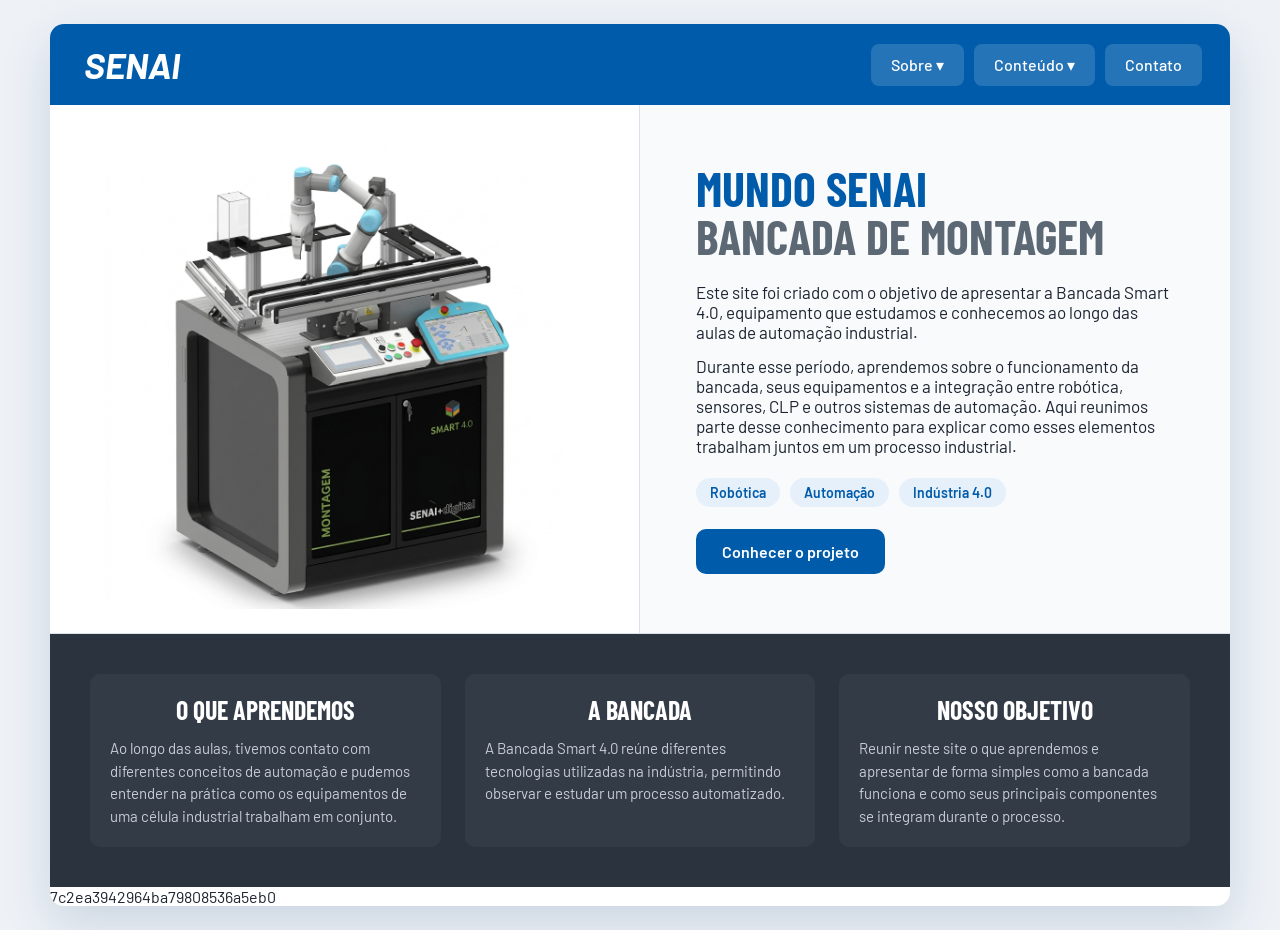
==== commit 09ed6f51: "quarta versão, torquei o nome do git pq esqueci de tirar o copy" ====
--- a/index.html
+++ b/index.html
@@ -20,8 +20,7 @@
         <div class="caixa-menu">
           <button class="botao-menu" onclick="alternarMenu()">Sobre ▾</button>
           <ul class="lista-menu" id="menuSobre">
-            <li><button onclick="mostrarPagina('bancada')"><span class="bolinha-icone">B</span> Bancada de
-                montagem</button></li>
+            <li><button onclick="mostrarPagina('bancada')"><span class="bolinha-icone">B</span> Bancada de montagem</button></li>
             <li><button onclick="mostrarPagina('projeto')"><span class="bolinha-icone">P</span> O projeto</button></li>
             <li><button onclick="mostrarPagina('tecnologia')"><span class="bolinha-icone">T</span> Tecnologia</button>
             </li>
@@ -556,10 +555,4 @@
         </div>
       </section>
 
-    </main>
-
-    <footer>Feito por Carlos, Miguel Alves e Miguel da silva</footer>
-  </div>
-</body>
-
-</html>+7c2ea3942964ba79808536a5eb0
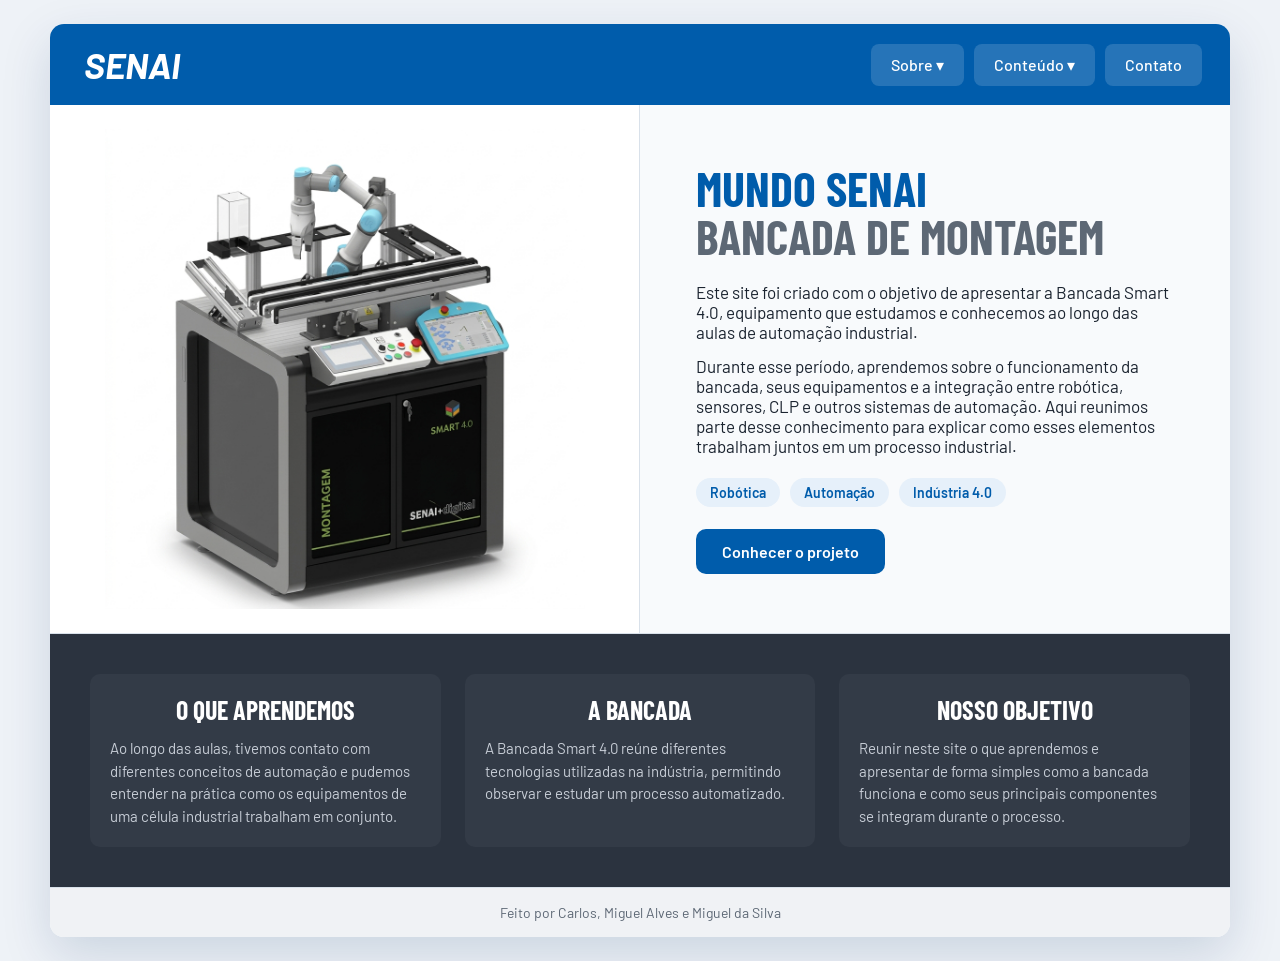
==== commit 373adf1f: "quarta versão 67" ====
--- a/index.html
+++ b/index.html
@@ -554,5 +554,9 @@
           </div>
         </div>
       </section>
-
-7c2ea3942964ba79808536a5eb0
+    </main>
+
+    <footer>Feito por Carlos, Miguel Alves e Miguel da Silva</footer>
+  </div>
+</body>
+</html>
